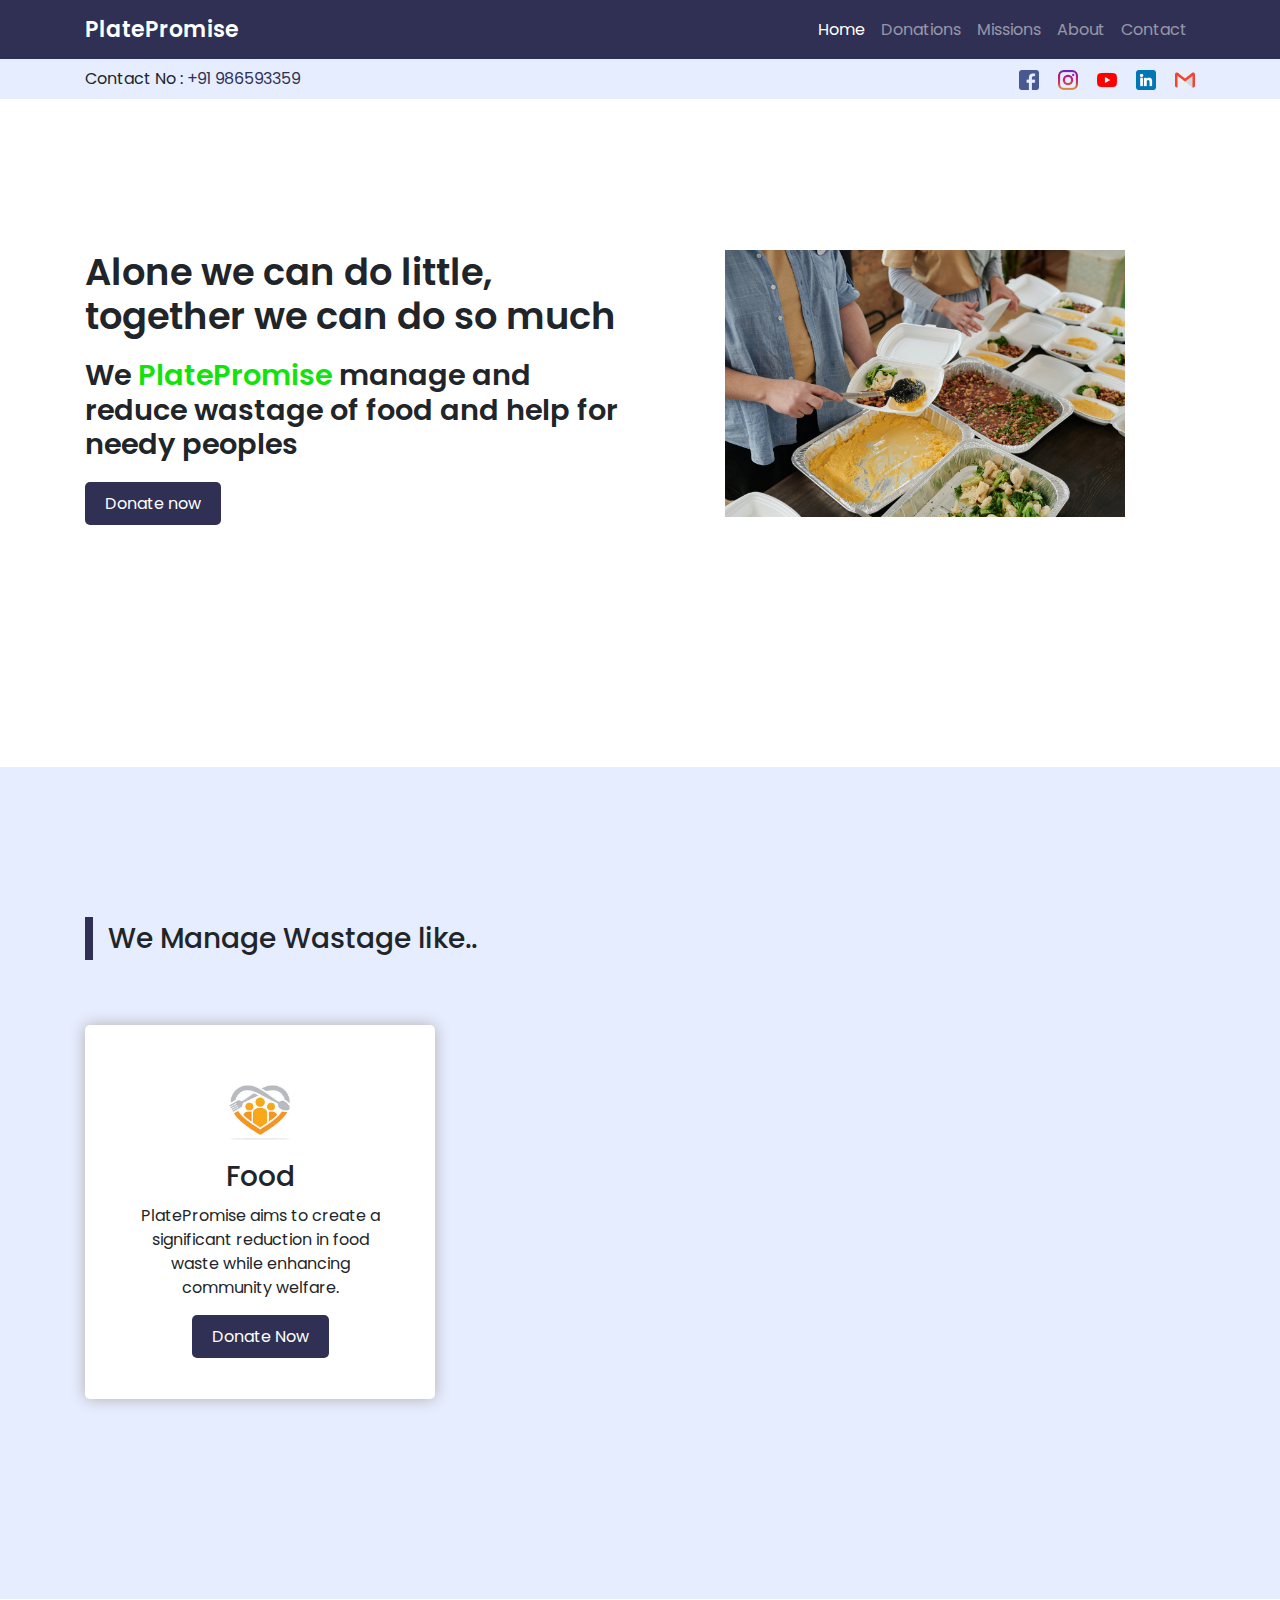
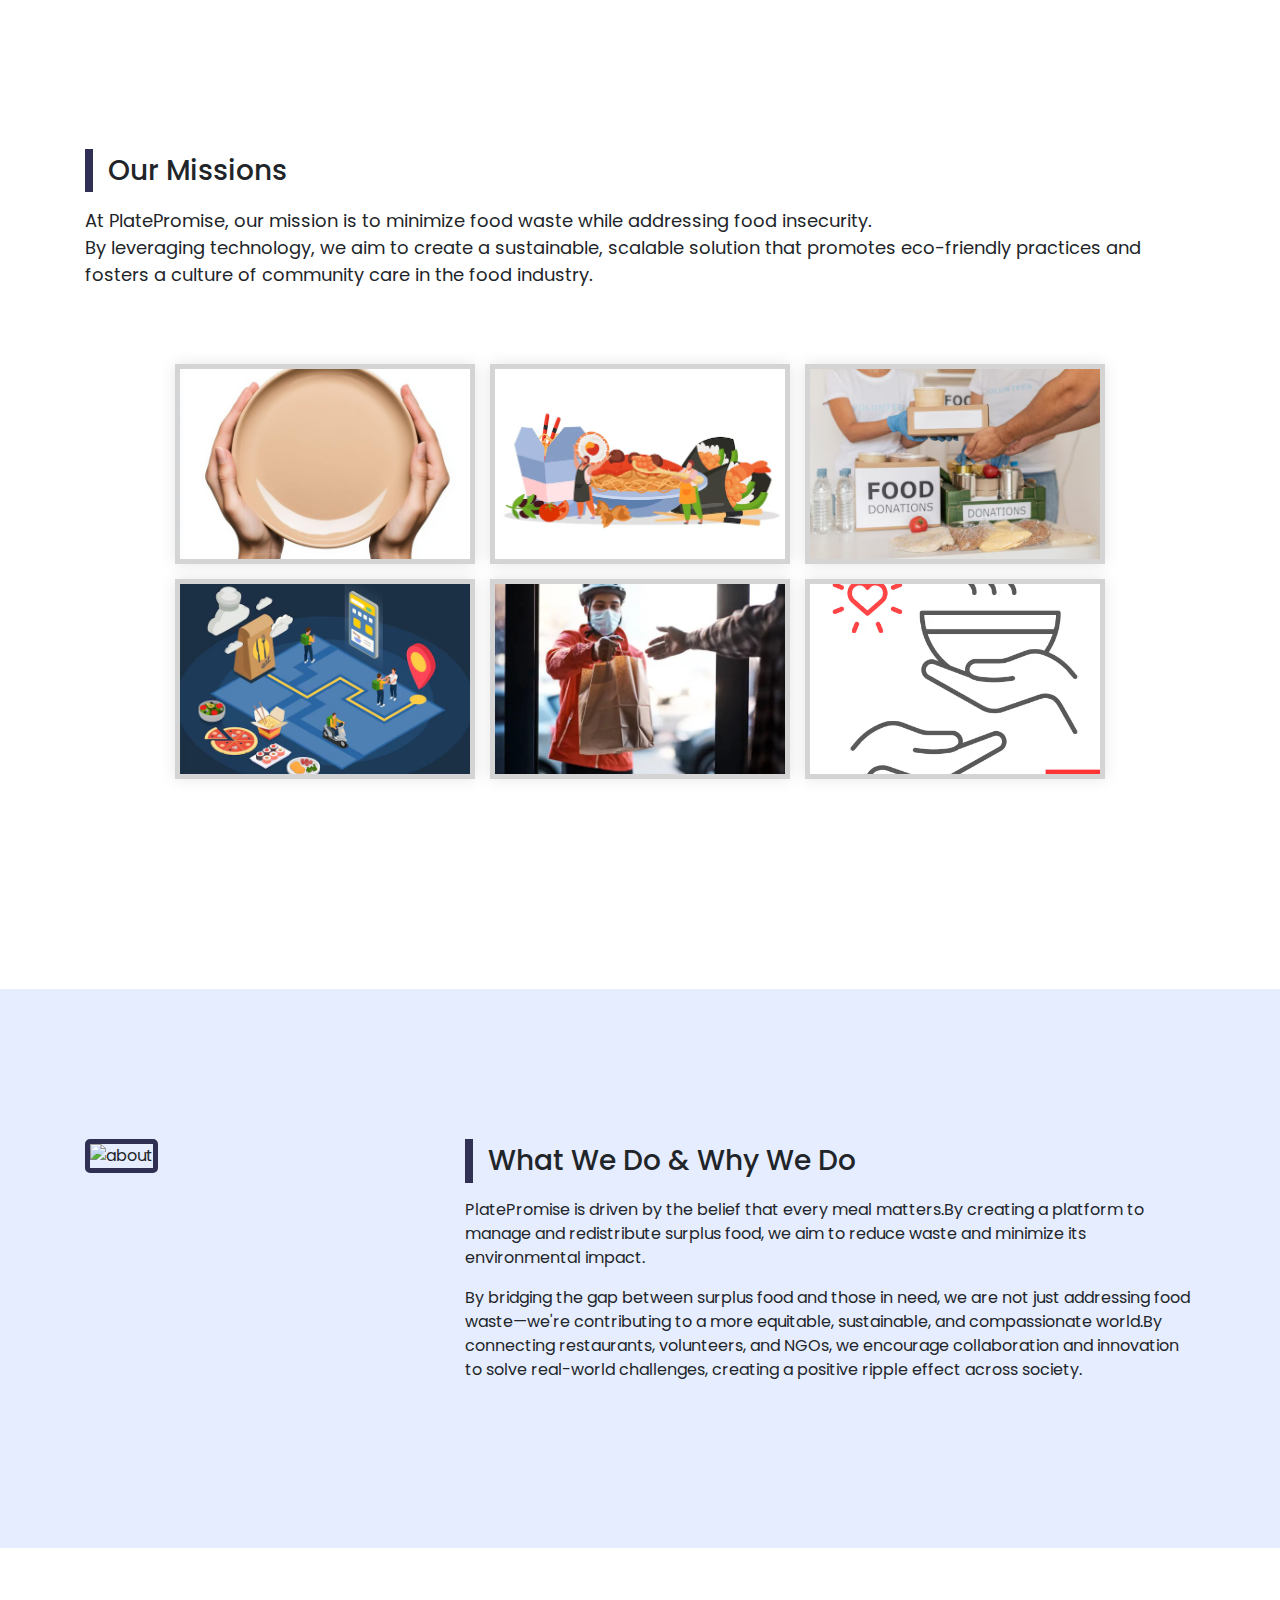
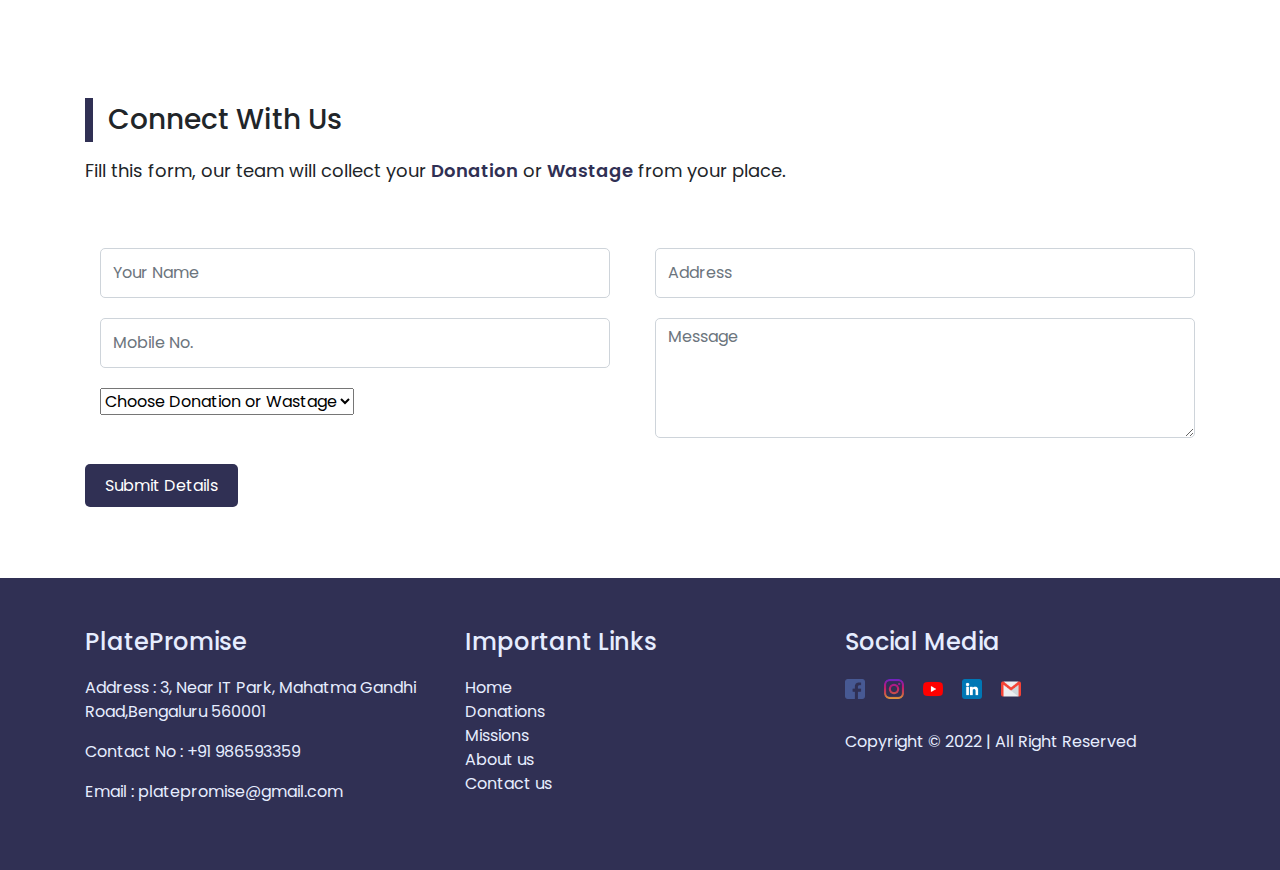
==== index.html @ cc0713ea "Add files via upload" ====
<!DOCTYPE html>
<html lang="en">
<head>
    <meta charset="UTF-8">
    <meta http-equiv="X-UA-Compatible" content="IE=edge">
    <meta name="viewport" content="width=device-width, initial-scale=1.0">
    <title>PlatePromise
    </title>
    <link rel="stylesheet" href="css/style.css">
    <link rel="stylesheet" href="css/responsive.css">
    <link rel="stylesheet" href="https://cdn.jsdelivr.net/npm/bootstrap@4.6.1/dist/css/bootstrap.min.css">
    <link rel="stylesheet" href="https://cdnjs.cloudflare.com/ajax/libs/font-awesome/4.7.0/css/font-awesome.min.css">
    <script src="https://cdn.jsdelivr.net/npm/jquery@3.5.1/dist/jquery.slim.min.js"></script>
    <script src="https://cdn.jsdelivr.net/npm/popper.js@1.16.1/dist/umd/popper.min.js"></script>
    <script src="https://cdn.jsdelivr.net/npm/bootstrap@4.6.1/dist/js/bootstrap.bundle.min.js"></script>
</head>

<body>
    <div class="fixed-top">

        <header>
            <div class="container">
                <nav class="navbar navbar-expand-lg navbar-dark">
                    <a class="navbar-brand" href="#home">PlatePromise</a>
                    <button class="navbar-toggler" type="button" data-toggle="collapse"
                        data-target="#navbarSupportedContent" aria-controls="navbarSupportedContent"
                        aria-expanded="false" aria-label="Toggle navigation">
                        <span class="navbar-toggler-icon"></span>
                    </button>

                    <div class="collapse navbar-collapse" id="navbarSupportedContent">
                        <ul class="navbar-nav ml-auto">
                            <li class="nav-item active">
                                <a class="nav-link" href="#home">Home <span class="sr-only">(current)</span></a>
                            </li>
                            <li class="nav-item">
                                <a class="nav-link" href="#donations">Donations</a>
                            </li>
                            <li class="nav-item">
                                <a class="nav-link" href="#mission-id">Missions</a>
                            </li>
                            <li class="nav-item">
                                <a class="nav-link" href="#about">About</a>
                            </li>
                            <li class="nav-item">
                                <a class="nav-link" href="#contact">Contact</a>
                            </li>
                        </ul>
                    </div>
                </nav>
            </div>
        </header>

        <div class="cont-sec">
            <div class="container">
                <div class="row">
                    <div class="col-lg-6">
                        <p>Contact No : <a href="tel: +91986593359">+91 986593359</a></p>
                    </div>
                    <div class="col-lg-6">
                        <div class="social">
                            <a href="#"><img src="img/icons/facebook.png" alt="facebook"></a>
                            <a href="#"><img src="img/icons/instagram.png" alt="inatagram"></a>
                            <a href="#"><img src="img/icons/youtube.png" alt="youtube"></a>
                            <a href="#"><img src="img/icons/linkedin.png" alt="linkedin"></a>
                            <a href="#"><img src="img/icons/gmail.png" alt="gnail"></a>
                        </div>
                    </div>
                </div>
            </div>
        </div>

    </div>
    <section class="home-sec" id="home">
        <div class="container">
            <div class="home-content">
                <div class="row">
                    <div class="col-lg-6 align-item-center">
                        <div class="home-info">
                            <h1>Alone we can do little, together we can do so much</h1>
                            <h2>We <span>PlatePromise</span> manage and reduce wastage of food and help for needy peoples</h2>
                            <div class="buttons">
                                <a href="#contact" class="btn1">Donate now</a>
                            </div>
                        </div>
                    </div>
                    <div class="col-lg-6 order-first order-lg-last">
                        <div class="img-sec">
                            <img src="img/miss/4.jpg" alt="home-image">
                        </div>
                    </div>
                </div>
            </div>
        </div>
    </section>

    <section class="don-sec" id="donation">
        <div class="container">
            <div class="heading">
                <h2>We Manage Wastage like..</h2>
            </div>
            <div class="row">
                <div class="col-lg-4">
                    <div class="don-box">
                        <img src="img/icons/don/images1.jpg" alt="img">
                        <h3>Food</h3>
                        <p>PlatePromise aims to create a significant reduction in food waste while enhancing community welfare.</p>
                        <a href="#contact" class="btn1">Donate Now</a>
                    </div>
                </div>
                </div>
            </div>
        </div>
    </section>

    <section class="mission" id="mission-id">
        <div class="container">
            <div class="heading">
                <h2>Our Missions</h2>
                <p>At PlatePromise, our mission is to minimize food waste while addressing food insecurity.<br> By leveraging technology, we aim to create a sustainable, scalable solution that promotes eco-friendly practices and fosters a culture of community care in the food industry.<br>
            </div>
            <div class="gallery-sec">
                <div class="container">
                    <div class="image-container">
                        <div class="image"><img src="img/miss/img2.jpg" alt="img"></div>
                        <div class="image"><img src="img/miss/img4.jpg" alt="img"></div>
                        <div class="image"><img src="img/miss/img1.jpg" alt="img"></div>
                        <div class="image"><img src="img/miss/img5.jpg" alt="img"></div>
                        <div class="image"><img src="img/miss/img3.jpg" alt="img"></div>
                        <div class="image"><img src="img/miss/img6.jpg" alt="img"></div>
                    </div>
                </div>
                <div class="pop-image">
                    <span>&times;</span>
                    <img src="img/icons/don/images1.jpg" alt="gallery-img">
                </div>
                </div>
            </div>
    </section>

    <section class="about-sec" id="about">
        <div class="container">
            <div class="row">
                <div class="col-lg-4 about-img">
                    <img src="img/image.jpg" alt="about">
                </div>
                <div class="col-lg-8 order-first order-lg-last">
                    <div class="heading">
                        <h2>What We Do & Why We Do</h2>
                    </div>
                    <p>PlatePromise is driven by the belief that every meal matters.By creating a platform to manage and redistribute surplus food, we aim to reduce waste and minimize its environmental impact.</p>
                    <p>By bridging the gap between surplus food and those in need, we are not just addressing food waste—we're contributing to a more equitable, sustainable, and compassionate world.By connecting restaurants, volunteers, and NGOs, we encourage collaboration and innovation to solve real-world challenges, creating a positive ripple effect across society.</p>
                </div>
            </div>
        </div>
    </section>

        <!-- Contact Section -->
        <section class="contact-section" id="contact">
            <div class="container">
                <div class="heading">
                    <h2>Connect With Us</h2>
                    <p>Fill this form, our team will collect your <span>Donation</span> or <span>Wastage</span> from your place.</p>
                </div>
                <div class="row">
                    <div class="col-lg-12 mt-5">
                        <form class="contact-form">
                            <div class="row">
                                <div class="col-lg-12">
                                    <div class="row">
                                        <div class="col-lg-6">
                                            <div class="col-lg-12">
                                                <div class="form-group">
                                                    <input type="text" class="form-control" placeholder="Your Name">
                                                </div>
                                            </div>
                                            <div class="col-lg-12">
                                                <div class="form-group">
                                                    <input type="text" class="form-control" placeholder="Mobile No.">
                                                </div>
                                            </div>
                                            <div class="col-lg-12">
                                                <div class="form-group">
                                                    <select name="donation" id="donation">
                                                        <option value="">Choose Donation or Wastage</option>
                                                        <option value="food">Food</option>
                                                    </select>
                                                </div>
                                            </div>
                                            
                                        </div>
                                        <div class="col-lg-6">
                                            <div class="form-group">
                                                <input type="text" class="form-control" placeholder="Address">
                                            </div>
                                            <div class="form-group">
                                                <textarea class="form-control" name="text" id="" cols="90" rows="1" placeholder="Message"></textarea>
                                            </div>
                                        </div>
                                        <div class="col-md-12 mt-3">
                                            <a href="#" class="btn1 mt-5">Submit Details</a>
                                        </div>
                                    </div>
                                </div>
                            </div>
                        </form>
                    </div>
                </div>
            </div>
        </section>

    <footer>
        <div class="container">
            <div class="row">

                <div class="col-lg-4">
                    <div class="col-one">
                        <h4>PlatePromise</h4>
                        <p>Address : 3, Near IT Park, Mahatma Gandhi Road,Bengaluru 560001 </p>
                        <p>Contact No : <a href="tel: +91 986593359">+91 986593359</a></p>
                        <p>Email : <a href="mailto:platepromise@gmail.com">platepromise@gmail.com</a></p>
                    </div>
                </div>
                <div class="col-lg-4">
                    <div class="col-two">
                        <h4>Important Links</h4>
                        <ul>
                            <li><a href="#home">Home</a></li>
                            <li><a href="#donation">Donations</a></li>
                            <li><a href="#mission-id">Missions</a></li>
                            <li><a href="#about">About us</a></li>
                            <li><a href="#contact">Contact us</a></li>
                        </ul>
                    </div>
                </div>
                <div class="col-lg-4">
                    <div class="col-one">
                        <h4>Social Media</h4>
                        <div class="social">
                            <a href="#"><img src="img/icons/facebook.png" alt="facebook"></a>
                            <a href="#"><img src="img/icons/instagram.png" alt="inatagram"></a>
                            <a href="#"><img src="img/icons/youtube.png" alt="youtube"></a>
                            <a href="#"><img src="img/icons/linkedin.png" alt="linkedin"></a>
                            <a href="#"><img src="img/icons/gmail.png" alt="gnail"></a>
                        </div>
                        <p>Copyright &copy; 2022 | All Right Reserved</p>
                    </div>
                </div>
            </div>
        </div>
    </footer>

    <script src="js/script.js"></script>
</body>

</html>
---- css/style.css ----
@import url('https://fonts.googleapis.com/css2?family=Poppins:wght@100;200;300;400;500;600;700&display=swap');

*{
    margin: 0;
    padding: 0;
    box-sizing: border-box;
    font-family: 'Poppins', sans-serif;
    scroll-behavior: smooth;
}

body{
    margin: 0;
}

/* Heading */
.heading h2{
    font-size: 28px;
    font-weight: 500;
    border-left: 8px solid #303054;
    padding: 5px 15px;
    margin-bottom: 15px;
}
.heading p{
    font-size: 18px;
}
.heading p span{
    font-weight: 600;
    color: #303054;
}

/* Buttons */
.btn1{
    font-size: 1rem;
    font-weight: 400;
    background-color: #303054;
    color: #fff;
    padding: 10px 20px;
    border-radius: 5px;
    text-decoration: none !important;
    transition: all 0.5s;
}
.btn1:hover{
    background-color: #e6edff;
    color: #303054;
}

/* Header */
header{
    background-color: #303054;
    width: 100%;
    
}

header .navbar-brand{
    font-size: 22px;
    font-weight: 600;
    color: #fff;
}

nav{
    padding: 8px 0px !important;
}

.cont-sec{
    padding: 8px;
    background-color: #e6edff;
    width: 100%;
}

.cont-sec .contact-cont{
    display: flex;
    flex-wrap: wrap;
}
.cont-sec p{
    margin: 0;
}

.cont-sec p a{
    text-decoration: none;
    color: #303054;
}

.cont-sec .social{
    text-align: right
}

.cont-sec .social a img{
    width: 20px;
    margin-left: 15px;
}

.home-sec{
    /* height: 100vh; */
    padding: 100px 0;
}

.home-sec .home-content {
    align-items: center;
}

.home-sec .home-content h1{
    font-size: 2.3rem;
    font-weight: 600;
    margin-bottom: 20px;

} 
.home-sec .home-content h2 span{
    color: #14e20d;
}

.home-sec .home-content h2{
    font-size: 1.8rem;
    font-weight: 600;
    margin-bottom: 30px;
}
.home-sec .home-content p{
    font-size: 1.3rem;
    margin-bottom: 30px;
}

.home-sec .img-sec{
    display: flex;
    justify-content: center;
}

.home-sec .img-sec img{
    width: 400px;
}

.home-sec .home-content{
    align-items: center;
    padding: 150px 0;
}

/* About section */
.about-sec{
    padding: 150px 0;
    background-color: #e6edff;
}

.about-sec img{
    width: 350px;
    border: 5px solid #303054;
    border-radius: 5px;
}

.about-sec .about-txt p{
    font-size: 18px;
}

/* Donation Section */
.don-sec{
    background-color: #e6edff;
    padding: 150px 0;
}

.don-sec .don-box{
    margin: 50px 0;
    background-color: #fff;
    padding: 50px;
    text-align: center;
    border-radius: 5px;
    box-shadow: 0 0 15px #b4afaf;
    transition: all 1s;
}

.don-sec .don-box img{
    width: 70px;
    transition: all 1s;
}

.don-sec .don-box h3{
    margin: 15px 0 10px;
}

.don-sec .don-box p{
    margin-bottom: 25px;
}

.don-sec .don-box:hover img{
    transform: scale(1.1);
}

/* Missions */
.mission{
    padding: 150px 0;
}


.gallery-sec{
	position: relative;
	padding: 50px 0;
}

.gallery-sec .image-container{
	display: flex;
	flex-wrap: wrap;
	gap: 15px;
	justify-content: center;
	padding: 10px;
}

.gallery-sec .image-container .image{
	height: 200px;
	width: 300px;
	box-shadow: 0 0 15px rgba(0, 0, 0, 0.1);
	cursor: pointer;
	overflow: hidden;
}

.gallery-sec .image-container .image img{
	height: 100%;
	width: 100%;
	border: 5px solid #d4d4d4;
	object-fit: cover;
	transition: 0.2s linear;
}

.gallery-sec .image-container .image:hover img{
	transform: scale(1.1);
}

.gallery-sec .pop-image{
	position: fixed;
	left: 0;
	top: 0;
	background: rgba(0, 0, 0, 0.8);
	height: 100%;
	width: 100%;
	z-index: 100;
	display: none;
}

.gallery-sec .pop-image span{
	position: absolute;
	top: 120px;
	right: 50px;
	font-size: 60px;
	font-weight: bolder;
	color: #ffffff;
	cursor: pointer;
	z-index: 100;
}

.gallery-sec .pop-image img{
	position: absolute;
	top: 55%;
	left: 50%;
	transform: translate(-50%, -50%);
	border: 3px solid #ffffff;
	width: 750px;
	object-fit: cover;
}

/* Conatact Us */
.contact-section {
    padding: 150px 0 80px;
}

.contact-section .contact-form .form-group {
    margin-bottom: 20px;
}

.contact-section .contact-form .form-control {
    height: 50px;
    border-radius: 5px;
}

.contact-section .contact-form textarea.form-control {
    height: 120px;
    margin-bottom: 10px;
}

.contact-section .contact-form .form-control:focus {
    box-shadow: none;
}




/* Footer */
footer{
    background-color: #303054;
    color: #e6edff;
    padding: 50px 0;
}
footer h4{
    margin-bottom: 20px;
}
footer p a{
    text-decoration: none;
    color: #e6edff;
}
footer p a:hover{
    text-decoration: none;
    color: #e6edff;
}


footer .col-two ul li{
    list-style: none;
}

footer .col-two ul li a{
    color: #e6edff;
    text-decoration: none;
    transition: all 0.5s;
}
footer .col-two ul li a:hover{
    margin-left: 5px;
}
footer .social{
    margin-bottom: 30px;
}
footer .social a img{
    width: 20px;
    margin-right: 15px;
}

/* Scroll Bar */

::-webkit-scrollbar{
    width: 5px;
}

::-webkit-scrollbar-track{
    border: 7px solid transparent;
}

::-webkit-scrollbar-thumb{
    background: #303054;
}
---- css/responsive.css ----
@media(max-width: 991px){
    .home-sec .home-content {
        padding: 70px 0;
    }
    .cont-sec p,
    .cont-sec .social {
        text-align: center;
    }
    .home-sec .img-sec img {
        margin-bottom: 50px;
    }   
    .about-sec .about-img {
        display: flex;
        justify-content: center;
    }
    .about-sec .about-img img{
        margin-top: 50px;
    }
    .contact-sec .col-lg-12{
        padding: 0;
    }
    .contact-form textarea.form-control {
        width: 96%;
        margin-left: 15px;
    }
    .gallery-sec .pop-image img {
        top: 60%;
        left: 50%;
        width: 500px;
    }
}
@media(max-width: 611px){
    .about-sec .about-img img{
        width: 300px;
    }
    .contact-section .contact-form textarea.form-control {
        width: 94%;
    }
}


@media(max-width: 551px){

header .navbar-brand{
    font-size: 18px;
}
.gallery-sec .pop-image img {
    top: 50%;
}
.gallery-sec .pop-image img {
    width: 300px;
}
}
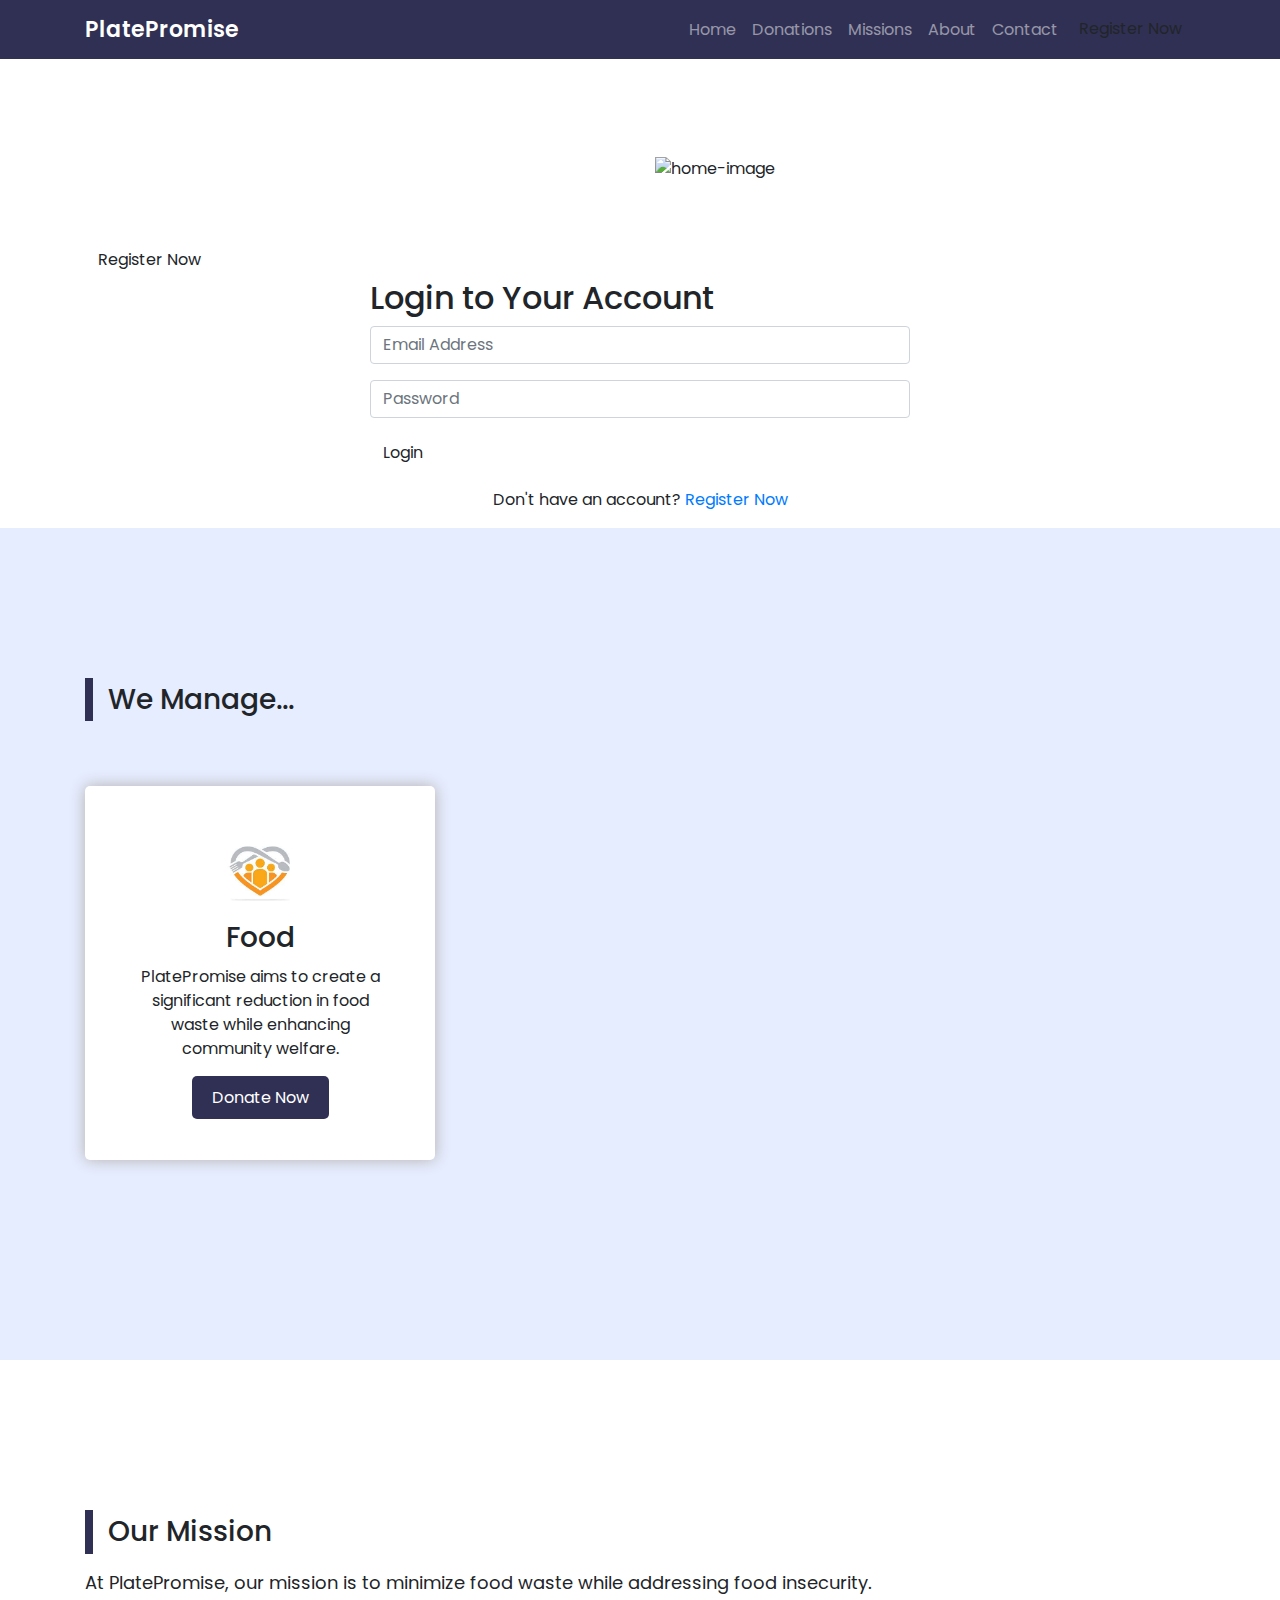
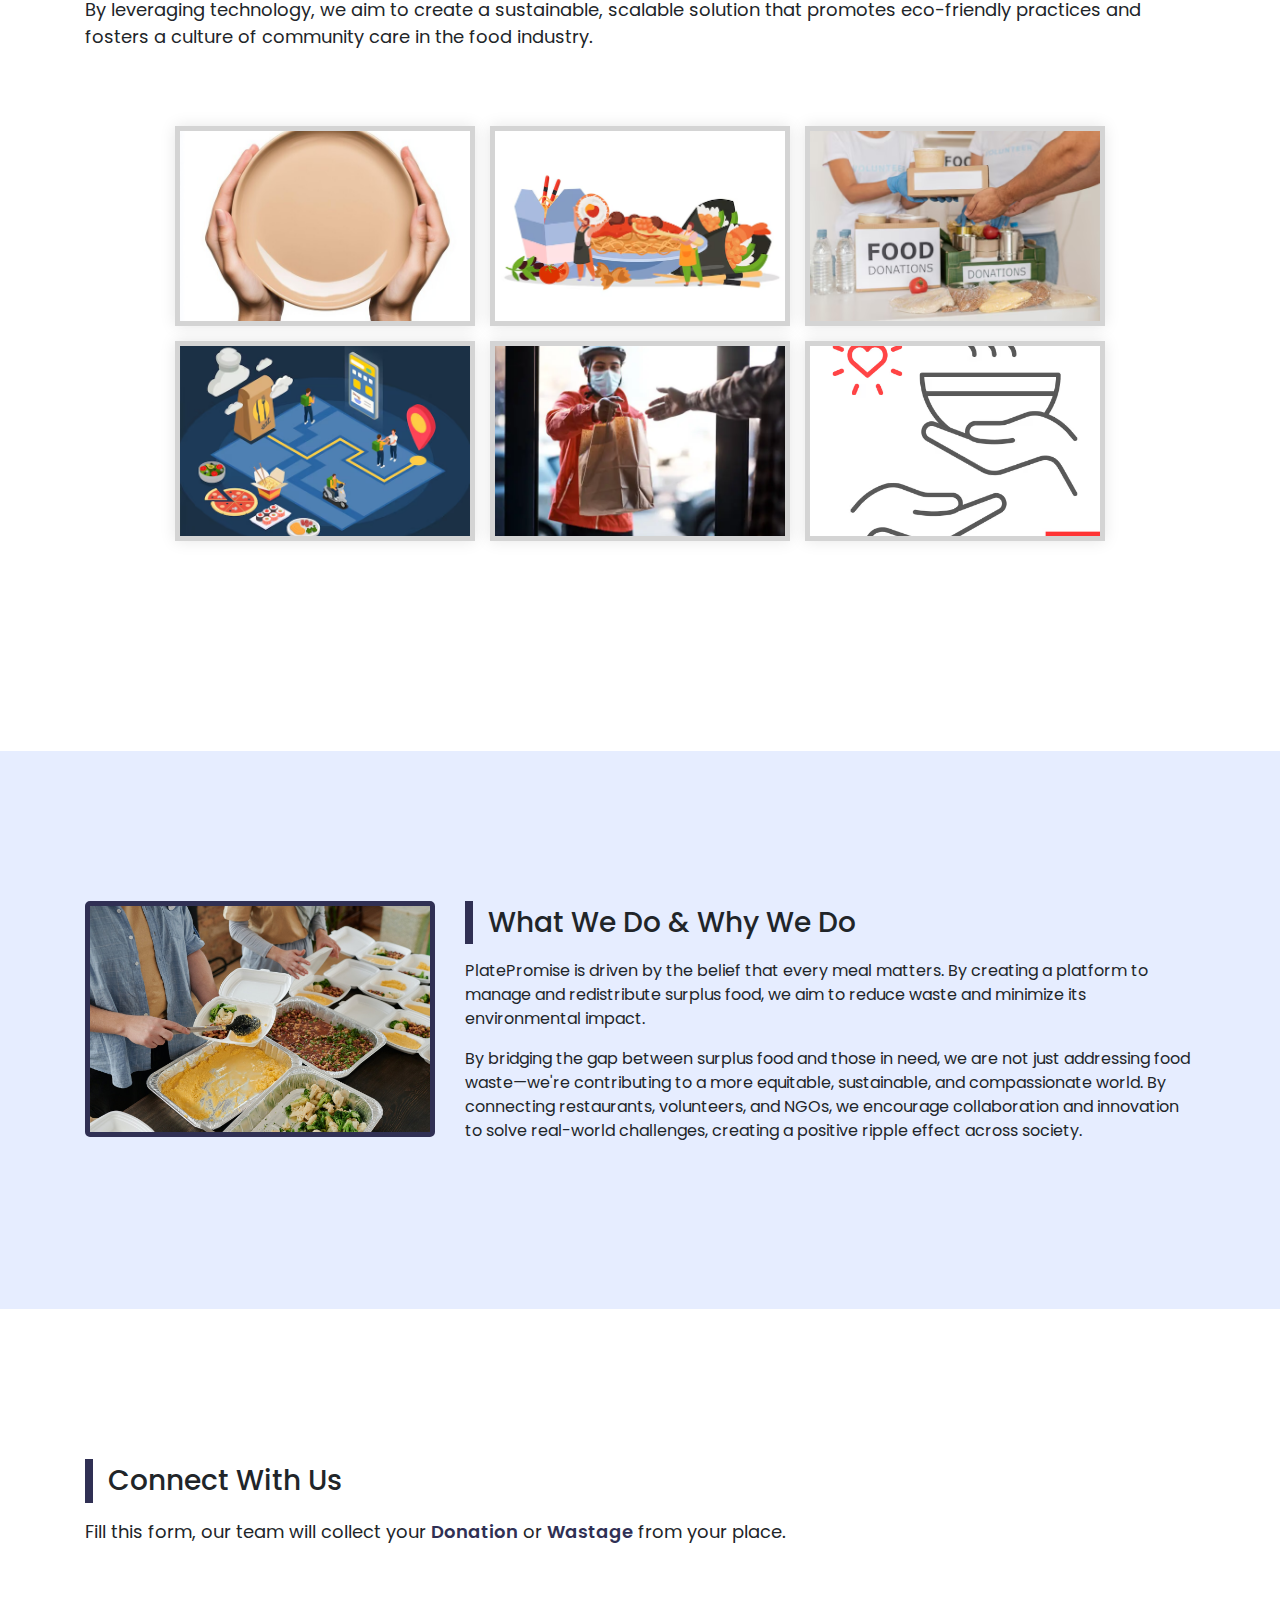
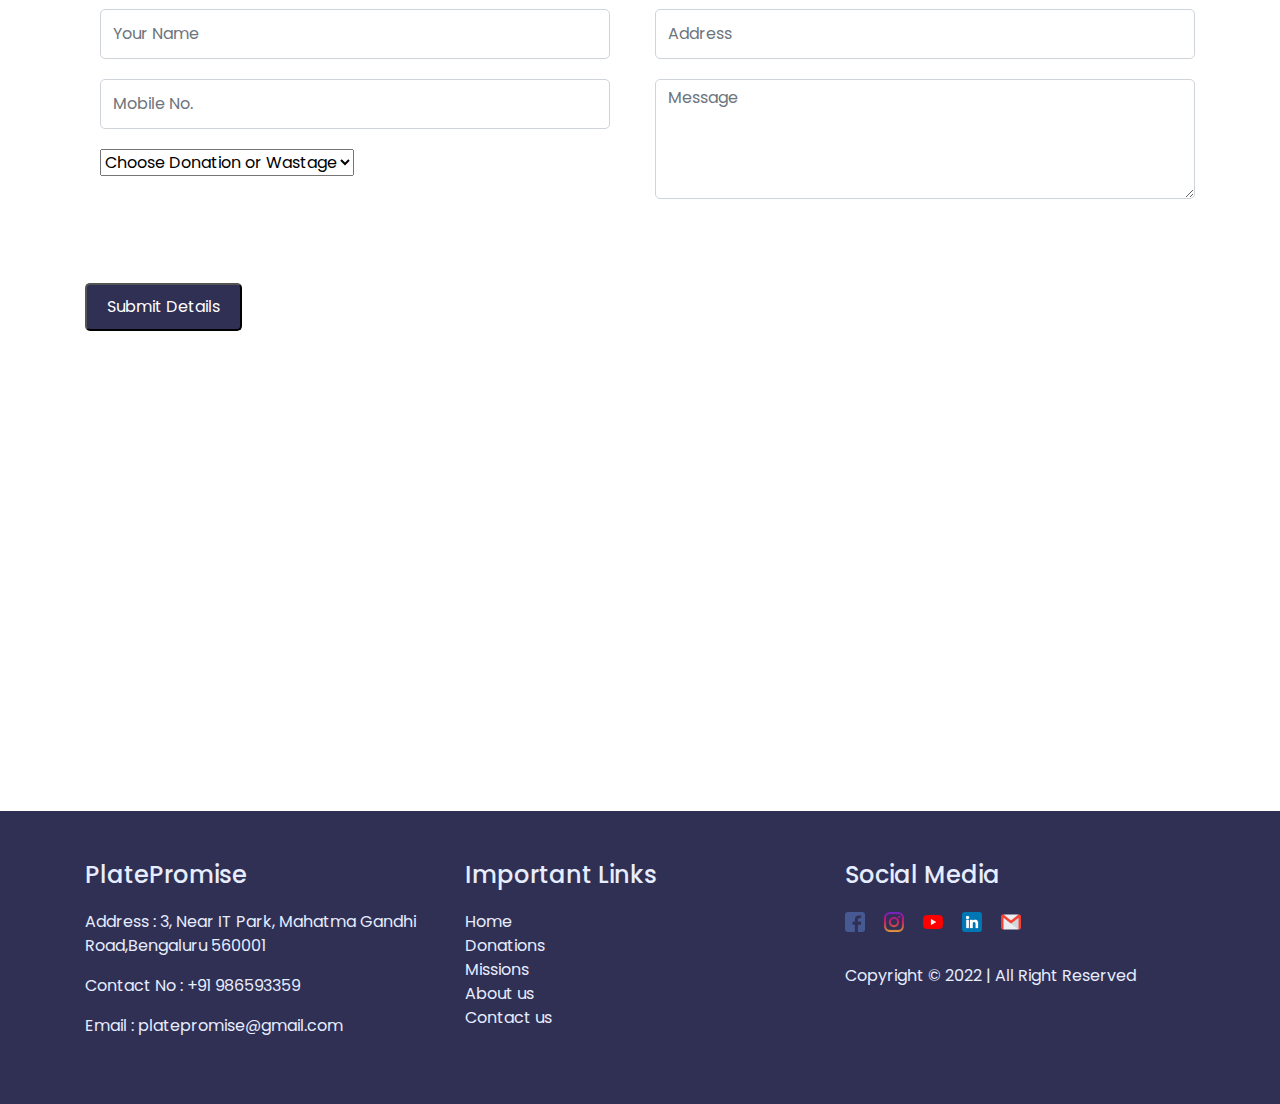
==== commit e26ec26b: "Update index.html" ====
--- a/index.html
+++ b/index.html
@@ -1,103 +1,95 @@
 <!DOCTYPE html>
 <html lang="en">
-<head>
-    <meta charset="UTF-8">
-    <meta http-equiv="X-UA-Compatible" content="IE=edge">
-    <meta name="viewport" content="width=device-width, initial-scale=1.0">
-    <title>PlatePromise
-    </title>
-    <link rel="stylesheet" href="css/style.css">
-    <link rel="stylesheet" href="css/responsive.css">
-    <link rel="stylesheet" href="https://cdn.jsdelivr.net/npm/bootstrap@4.6.1/dist/css/bootstrap.min.css">
-    <link rel="stylesheet" href="https://cdnjs.cloudflare.com/ajax/libs/font-awesome/4.7.0/css/font-awesome.min.css">
-    <script src="https://cdn.jsdelivr.net/npm/jquery@3.5.1/dist/jquery.slim.min.js"></script>
-    <script src="https://cdn.jsdelivr.net/npm/popper.js@1.16.1/dist/umd/popper.min.js"></script>
-    <script src="https://cdn.jsdelivr.net/npm/bootstrap@4.6.1/dist/js/bootstrap.bundle.min.js"></script>
-</head>
-
-<body>
-    <div class="fixed-top">
-
-        <header>
+    <head>
+        <meta charset="UTF-8">
+        <meta name="viewport" content="width=device-width, initial-scale=1.0">
+        <title>PlatePromise</title>
+        <link rel="icon" href="Screenshot 2024-11-23 154406.png" type="image/x-icon" />
+        <link rel="stylesheet" href="https://cdn.jsdelivr.net/npm/bootstrap@4.6.1/dist/css/bootstrap.min.css">
+        <link rel="stylesheet" href="https://cdnjs.cloudflare.com/ajax/libs/font-awesome/4.7.0/css/font-awesome.min.css">
+        <link rel="stylesheet" href="css/style.css">
+        <script src="https://cdn.jsdelivr.net/npm/jquery@3.5.1/dist/jquery.slim.min.js"></script>
+        <script src="https://cdn.jsdelivr.net/npm/popper.js@1.16.1/dist/umd/popper.min.js"></script>
+        <script src="https://cdn.jsdelivr.net/npm/bootstrap@4.6.1/dist/js/bootstrap.bundle.min.js"></script>
+    </head>
+    
+    <body>
+ 
+        <!-- Header Section -->
+        <header class="header">
             <div class="container">
                 <nav class="navbar navbar-expand-lg navbar-dark">
                     <a class="navbar-brand" href="#home">PlatePromise</a>
-                    <button class="navbar-toggler" type="button" data-toggle="collapse"
-                        data-target="#navbarSupportedContent" aria-controls="navbarSupportedContent"
-                        aria-expanded="false" aria-label="Toggle navigation">
+                    <button class="navbar-toggler" type="button" data-toggle="collapse" data-target="#navbarNav">
                         <span class="navbar-toggler-icon"></span>
                     </button>
-
-                    <div class="collapse navbar-collapse" id="navbarSupportedContent">
+                    <div class="collapse navbar-collapse" id="navbarNav">
                         <ul class="navbar-nav ml-auto">
-                            <li class="nav-item active">
-                                <a class="nav-link" href="#home">Home <span class="sr-only">(current)</span></a>
-                            </li>
-                            <li class="nav-item">
-                                <a class="nav-link" href="#donations">Donations</a>
-                            </li>
-                            <li class="nav-item">
-                                <a class="nav-link" href="#mission-id">Missions</a>
-                            </li>
-                            <li class="nav-item">
-                                <a class="nav-link" href="#about">About</a>
-                            </li>
-                            <li class="nav-item">
-                                <a class="nav-link" href="#contact">Contact</a>
-                            </li>
+                            <li class="nav-item"><a class="nav-link" href="#home">Home</a></li>
+                            <li class="nav-item"><a class="nav-link" href="#donations">Donations</a></li>
+                            <li class="nav-item"><a class="nav-link" href="#missions">Missions</a></li>
+                            <li class="nav-item"><a class="nav-link" href="#about">About</a></li>
+                            <li class="nav-item"><a class="nav-link" href="#contact">Contact</a></li>
+                            <!-- Register link -->
+                            <li class="nav-item"><a href="register.html" class="btn btn-custom">Register Now</a></li>
                         </ul>
                     </div>
                 </nav>
+                
             </div>
         </header>
-
-        <div class="cont-sec">
-            <div class="container">
-                <div class="row">
-                    <div class="col-lg-6">
-                        <p>Contact No : <a href="tel: +91986593359">+91 986593359</a></p>
-                    </div>
-                    <div class="col-lg-6">
-                        <div class="social">
-                            <a href="#"><img src="img/icons/facebook.png" alt="facebook"></a>
-                            <a href="#"><img src="img/icons/instagram.png" alt="inatagram"></a>
-                            <a href="#"><img src="img/icons/youtube.png" alt="youtube"></a>
-                            <a href="#"><img src="img/icons/linkedin.png" alt="linkedin"></a>
-                            <a href="#"><img src="img/icons/gmail.png" alt="gnail"></a>
-                        </div>
-                    </div>
-                </div>
-            </div>
-        </div>
-
+    
+        
+<!-- Home Section -->
+<section class="home-section" id="home">
+    <div class="container">
+        <div class="row align-items-center">
+            <div class="col-lg-6 text-white">
+                <h1 class="display-4">Together, We Can Make A Difference</h1>
+                <p>Minimizing food waste and helping those in need.</p>
+                <a href="register.html" class="btn btn-custom">Register Now</a>
+            </div>
+            <div class="col-lg-6 order-first order-lg-last">
+                <div class="img-sec">
+                    <img src="img/back.jpg" alt="home-image" class="img-fluid">
+                </div>
+            </div>
+        </div>
     </div>
-    <section class="home-sec" id="home">
-        <div class="container">
-            <div class="home-content">
-                <div class="row">
-                    <div class="col-lg-6 align-item-center">
-                        <div class="home-info">
-                            <h1>Alone we can do little, together we can do so much</h1>
-                            <h2>We <span>PlatePromise</span> manage and reduce wastage of food and help for needy peoples</h2>
-                            <div class="buttons">
-                                <a href="#contact" class="btn1">Donate now</a>
-                            </div>
-                        </div>
-                    </div>
-                    <div class="col-lg-6 order-first order-lg-last">
-                        <div class="img-sec">
-                            <img src="img/miss/4.jpg" alt="home-image">
-                        </div>
-                    </div>
-                </div>
-            </div>
-        </div>
-    </section>
+</section>
+
+<!-- Login Section -->
+<section class="login-section" id="login">
+    <div class="container">
+        <div class="row">
+            <div class="col-lg-6 offset-lg-3">
+                <div class="login-form">
+                    <h2>Login to Your Account</h2>
+                    <form>
+                        <div class="form-group">
+                            <input type="email" class="form-control" placeholder="Email Address" required>
+                        </div>
+                        <div class="form-group">
+                            <input type="password" class="form-control" placeholder="Password" required>
+                        </div>
+                        <div class="form-group">
+                            <button type="submit" class="btn btn-custom">Login</button>
+                        </div>
+                    </form>
+                    <p class="text-center">Don't have an account? <a href="register.html">Register Now</a></p>
+                </div>
+            </div>
+        </div>
+    </div>
+</section>
+
+        
+
 
     <section class="don-sec" id="donation">
         <div class="container">
             <div class="heading">
-                <h2>We Manage Wastage like..</h2>
+                <h2>We Manage...</h2>
             </div>
             <div class="row">
                 <div class="col-lg-4">
@@ -116,25 +108,23 @@
     <section class="mission" id="mission-id">
         <div class="container">
             <div class="heading">
-                <h2>Our Missions</h2>
+                <h2>Our Mission</h2>
                 <p>At PlatePromise, our mission is to minimize food waste while addressing food insecurity.<br> By leveraging technology, we aim to create a sustainable, scalable solution that promotes eco-friendly practices and fosters a culture of community care in the food industry.<br>
             </div>
             <div class="gallery-sec">
                 <div class="container">
-                    <div class="image-container">
-                        <div class="image"><img src="img/miss/img2.jpg" alt="img"></div>
-                        <div class="image"><img src="img/miss/img4.jpg" alt="img"></div>
-                        <div class="image"><img src="img/miss/img1.jpg" alt="img"></div>
-                        <div class="image"><img src="img/miss/img5.jpg" alt="img"></div>
-                        <div class="image"><img src="img/miss/img3.jpg" alt="img"></div>
-                        <div class="image"><img src="img/miss/img6.jpg" alt="img"></div>
-                    </div>
-                </div>
-                <div class="pop-image">
-                    <span>&times;</span>
-                    <img src="img/icons/don/images1.jpg" alt="gallery-img">
-                </div>
-                </div>
+                  <div class="image-container">
+                    <div class="image"><img src="img/miss/img2.jpg" alt="Mission 1"></div>
+                    <div class="image"><img src="img/miss/img4.jpg" alt="Mission 2"></div>
+                    <div class="image"><img src="img/miss/img1.jpg" alt="Mission 3"></div>
+                    <div class="image"><img src="img/miss/img5.jpg" alt="Mission 4"></div>
+                    <div class="image"><img src="img/miss/img3.jpg" alt="Mission 5"></div>
+                    <div class="image"><img src="img/miss/img6.jpg" alt="Mission 6"></div>
+                  </div>
+                </div>
+              </div>
+              
+               
             </div>
     </section>
 
@@ -142,19 +132,20 @@
         <div class="container">
             <div class="row">
                 <div class="col-lg-4 about-img">
-                    <img src="img/image.jpg" alt="about">
+                    <!-- Adjust the image size using class or inline style -->
+                    <img src="img\miss\4.jpg" alt="about" class="img-fluid about-img-size">
                 </div>
                 <div class="col-lg-8 order-first order-lg-last">
                     <div class="heading">
                         <h2>What We Do & Why We Do</h2>
                     </div>
-                    <p>PlatePromise is driven by the belief that every meal matters.By creating a platform to manage and redistribute surplus food, we aim to reduce waste and minimize its environmental impact.</p>
-                    <p>By bridging the gap between surplus food and those in need, we are not just addressing food waste—we're contributing to a more equitable, sustainable, and compassionate world.By connecting restaurants, volunteers, and NGOs, we encourage collaboration and innovation to solve real-world challenges, creating a positive ripple effect across society.</p>
+                    <p>PlatePromise is driven by the belief that every meal matters. By creating a platform to manage and redistribute surplus food, we aim to reduce waste and minimize its environmental impact.</p>
+                    <p>By bridging the gap between surplus food and those in need, we are not just addressing food waste—we're contributing to a more equitable, sustainable, and compassionate world. By connecting restaurants, volunteers, and NGOs, we encourage collaboration and innovation to solve real-world challenges, creating a positive ripple effect across society.</p>
                 </div>
             </div>
         </div>
     </section>
-
+    
         <!-- Contact Section -->
         <section class="contact-section" id="contact">
             <div class="container">
@@ -164,41 +155,41 @@
                 </div>
                 <div class="row">
                     <div class="col-lg-12 mt-5">
-                        <form class="contact-form">
+                        <!-- Form submits to submit_form.php -->
+                        <form class="contact-form" method="POST" action="submit_form.php">
                             <div class="row">
                                 <div class="col-lg-12">
                                     <div class="row">
                                         <div class="col-lg-6">
                                             <div class="col-lg-12">
                                                 <div class="form-group">
-                                                    <input type="text" class="form-control" placeholder="Your Name">
+                                                    <input type="text" class="form-control" name="name" placeholder="Your Name" required>
                                                 </div>
                                             </div>
                                             <div class="col-lg-12">
                                                 <div class="form-group">
-                                                    <input type="text" class="form-control" placeholder="Mobile No.">
+                                                    <input type="text" class="form-control" name="mobile" placeholder="Mobile No." required>
                                                 </div>
                                             </div>
                                             <div class="col-lg-12">
                                                 <div class="form-group">
-                                                    <select name="donation" id="donation">
+                                                    <select name="donation" id="donation" required>
                                                         <option value="">Choose Donation or Wastage</option>
                                                         <option value="food">Food</option>
                                                     </select>
                                                 </div>
                                             </div>
-                                            
                                         </div>
                                         <div class="col-lg-6">
                                             <div class="form-group">
-                                                <input type="text" class="form-control" placeholder="Address">
+                                                <input type="text" class="form-control" name="address" placeholder="Address" required>
                                             </div>
                                             <div class="form-group">
-                                                <textarea class="form-control" name="text" id="" cols="90" rows="1" placeholder="Message"></textarea>
+                                                <textarea class="form-control" name="message" cols="90" rows="1" placeholder="Message" required></textarea>
                                             </div>
                                         </div>
                                         <div class="col-md-12 mt-3">
-                                            <a href="#" class="btn1 mt-5">Submit Details</a>
+                                            <button type="submit" class="btn1 mt-5">Submit Details</button>
                                         </div>
                                     </div>
                                 </div>
@@ -208,6 +199,21 @@
                 </div>
             </div>
         </section>
+        
+        <div id="googleMap" style="width:100%;height:400px;"></div>
+
+<script>
+function myMap() {
+  var mapProp = {
+    center: new google.maps.LatLng(12.9716, 77.5946), // Bangalore coordinates
+    zoom: 10, // Adjusted zoom for city-level view
+  };
+  var map = new google.maps.Map(document.getElementById("googleMap"), mapProp);
+}
+</script>
+
+<script src="https://maps.gomaps.pro/maps/api/js?key=AlzaSybemZVWvSFSAGOPqUqt-Fwotu6MwlvvvZp&callback=myMap"></script>
+
 
     <footer>
         <div class="container">
@@ -253,4 +259,4 @@
     <script src="js/script.js"></script>
 </body>
 
-</html>+</html>
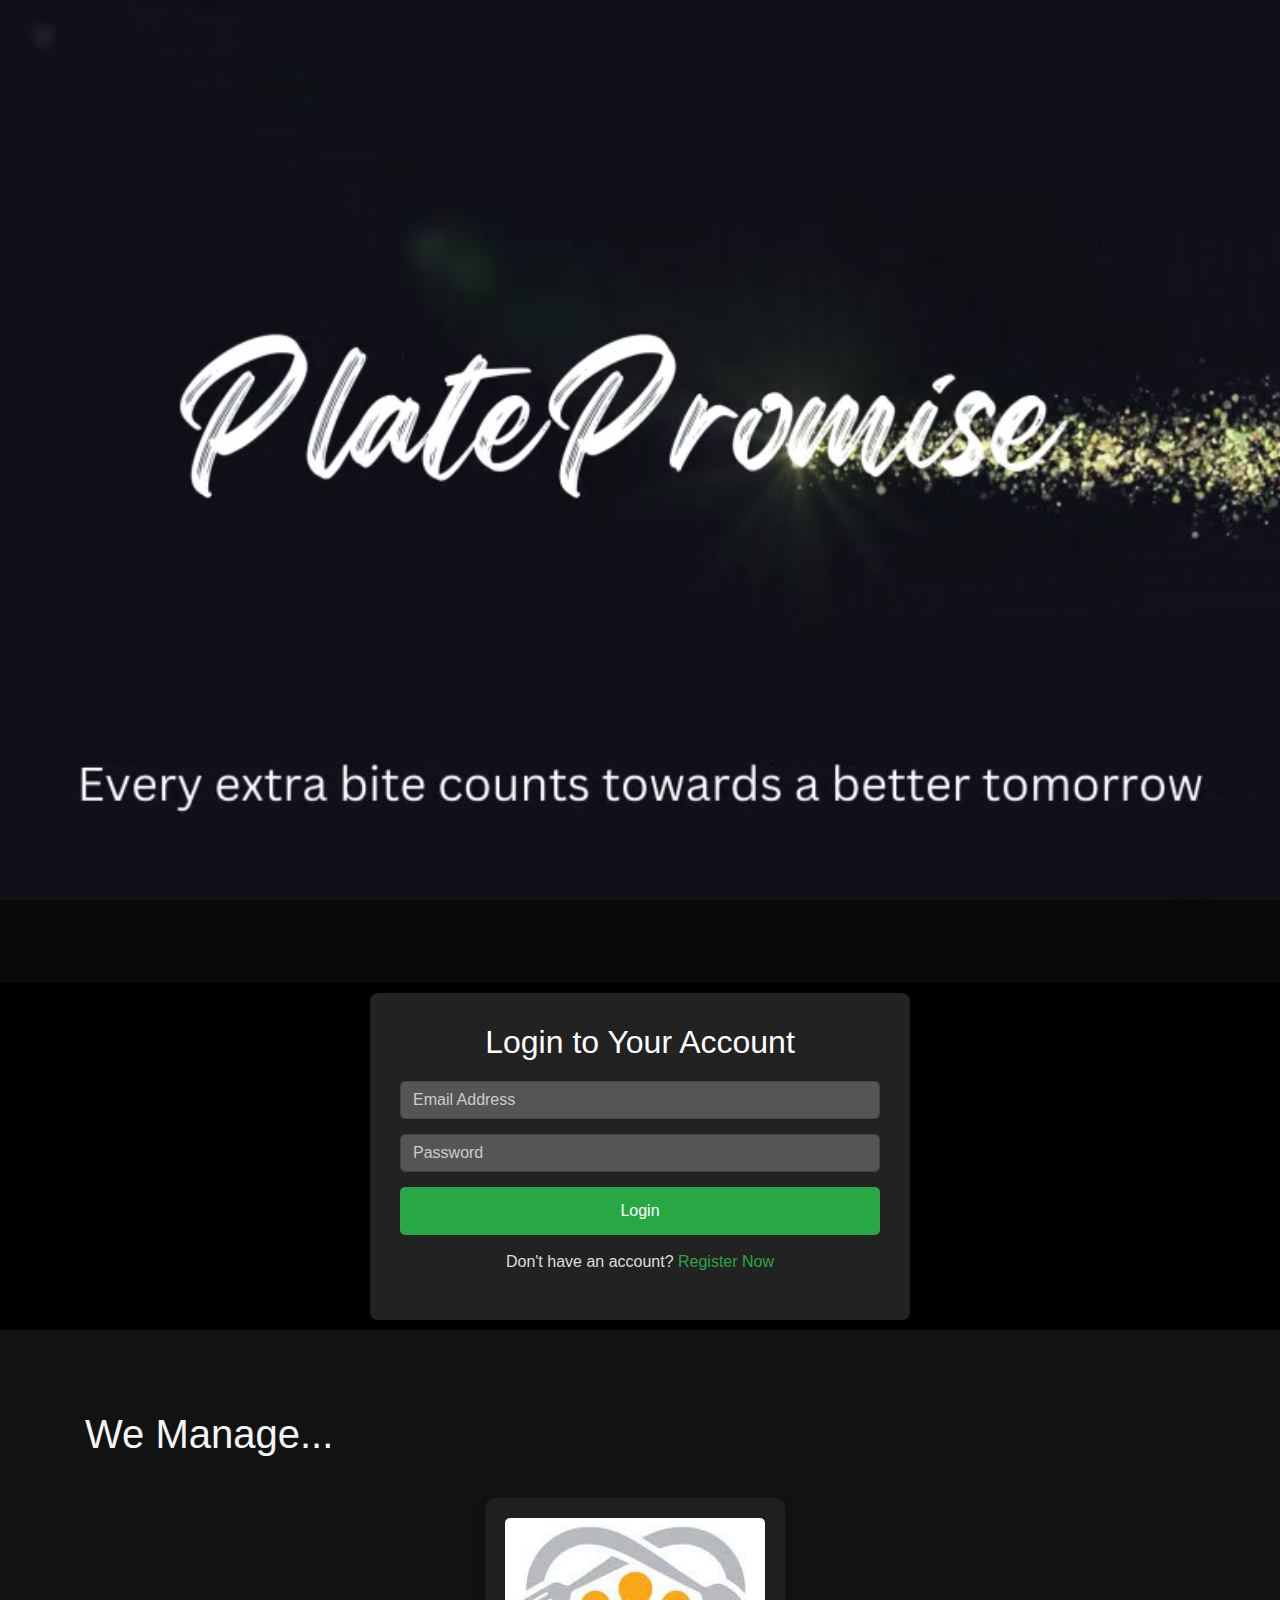
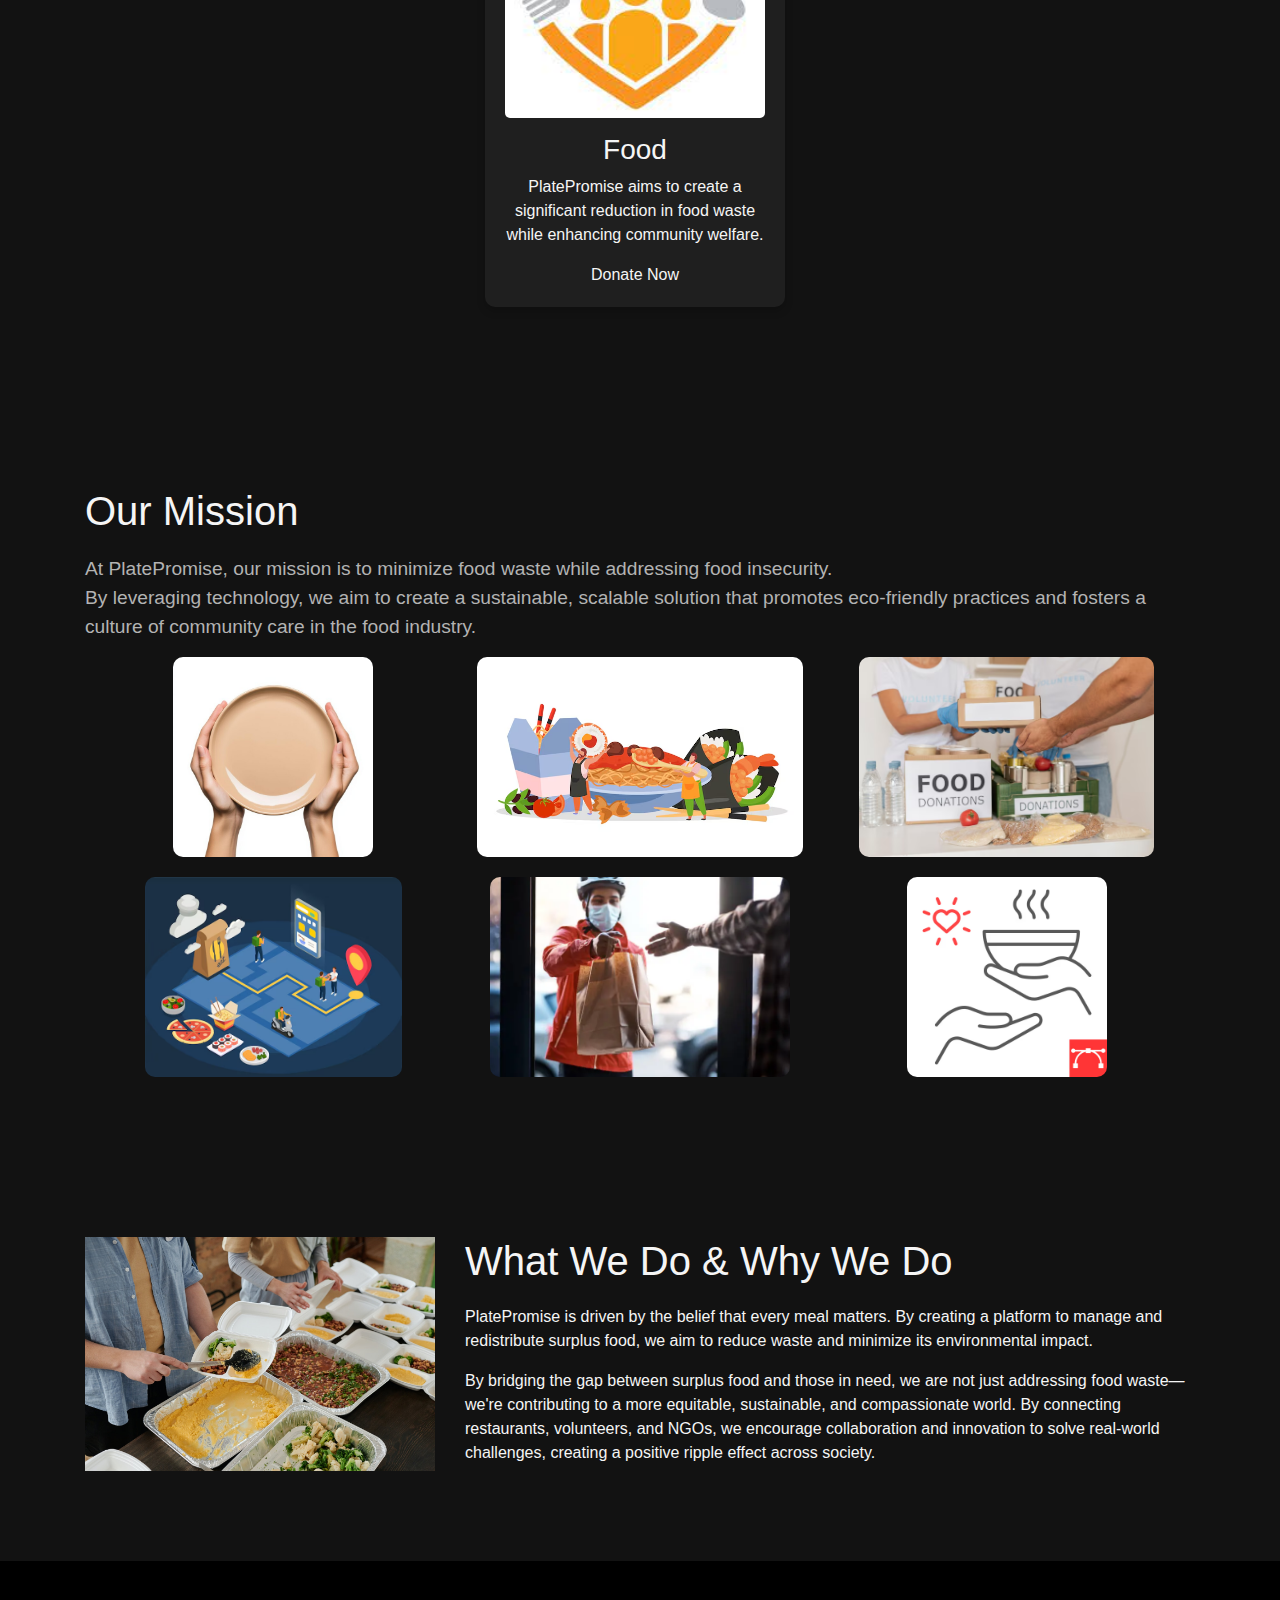
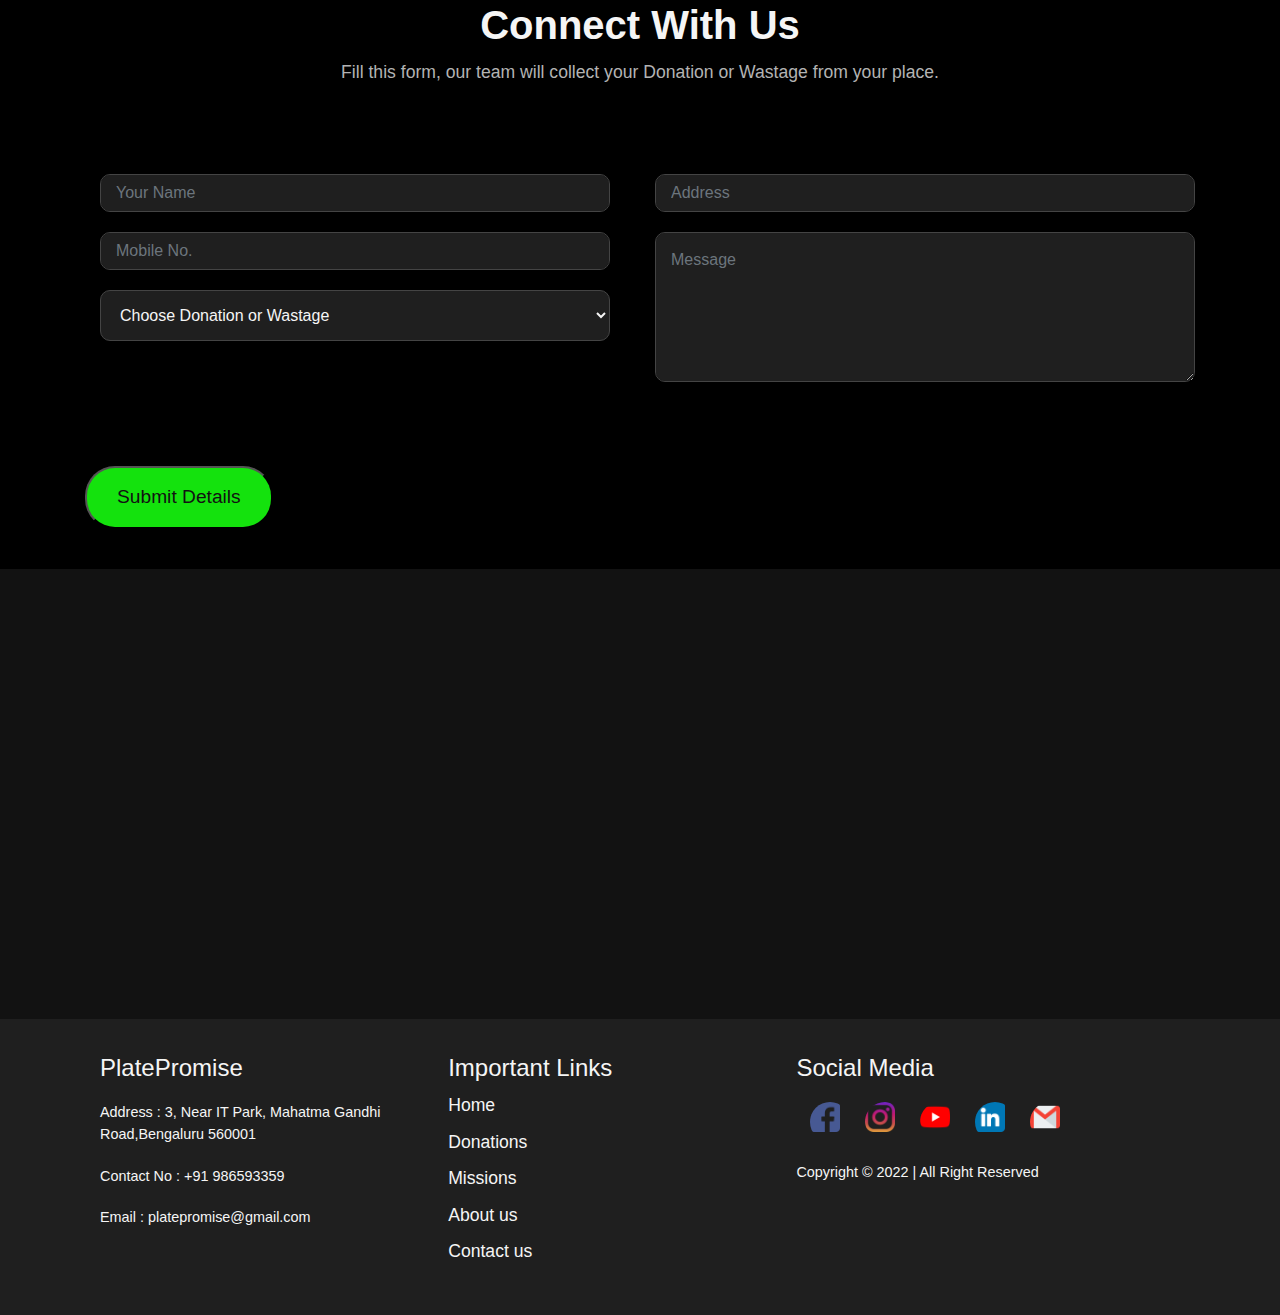
==== commit 6216b2c5: "Update index.html" ====
--- a/index.html
+++ b/index.html
@@ -11,10 +11,62 @@
         <script src="https://cdn.jsdelivr.net/npm/jquery@3.5.1/dist/jquery.slim.min.js"></script>
         <script src="https://cdn.jsdelivr.net/npm/popper.js@1.16.1/dist/umd/popper.min.js"></script>
         <script src="https://cdn.jsdelivr.net/npm/bootstrap@4.6.1/dist/js/bootstrap.bundle.min.js"></script>
+        <style>
+            .video-container {
+                position: fixed;
+                top: 0;
+                left: 0;
+                width: 100vw;
+                height: 100vh;
+                overflow: hidden;
+                z-index: 9999;
+            }
+    
+            .video-container video {
+                width: 100%;
+                height: 100%;
+                object-fit: cover;
+            }
+    
+            .fade-out {
+                animation: fadeOut 1.5s ease-in-out forwards;
+            }
+    
+            @keyframes fadeOut {
+                from {
+                    opacity: 1;
+                }
+    
+                to {
+                    opacity: 0;
+                    visibility: hidden;
+                }
+            }
+        </style>
     </head>
     
     <body>
- 
+  <!-- Video Intro -->
+  <div class="video-container" id="video-container">
+    <video autoplay muted id="intro-video">
+        <source src="video.mp4" type="video/mp4">
+        Your browser does not support the video tag.
+    </video>
+</div>
+
+<script>
+    // Get the video and container elements
+    const video = document.getElementById('intro-video');
+    const videoContainer = document.getElementById('video-container');
+
+    // Add event listener for when the video ends
+    video.addEventListener('ended', () => {
+        videoContainer.classList.add('fade-out'); // Apply fade-out effect
+        setTimeout(() => {
+            videoContainer.style.display = 'none'; // Hide the video container
+        }, 1500); // Match the fade-out animation duration
+    });
+</script>
         <!-- Header Section -->
         <header class="header">
             <div class="container">
--- a/css/style.css
+++ b/css/style.css
@@ -1,332 +1,494 @@
-@import url('https://fonts.googleapis.com/css2?family=Poppins:wght@100;200;300;400;500;600;700&display=swap');
-
-*{
-    margin: 0;
-    padding: 0;
-    box-sizing: border-box;
-    font-family: 'Poppins', sans-serif;
-    scroll-behavior: smooth;
-}
-
-body{
-    margin: 0;
-}
-
-/* Heading */
-.heading h2{
-    font-size: 28px;
-    font-weight: 500;
-    border-left: 8px solid #303054;
-    padding: 5px 15px;
+/* Reset and Fonts */
+body {
+  margin: 0;
+  font-family: "Poppins", sans-serif;
+  background-color: #121212;
+  color: #f5f5f5;
+}
+a {
+  color: inherit;
+  text-decoration: none;
+}
+a:hover {
+  color: #0d42e2;
+}
+
+/* Header */
+header {
+  background-color: #1f1f1f;
+  padding: 10px 0;
+  border-bottom: 1px solid #333;
+}
+
+header .navbar-brand {
+  font-size: 24px;
+  font-weight: bold;
+  color: #f5f5f5;
+}
+
+header .nav-link {
+  color: #fff; /* Initial color is white */
+  margin-right: 15px;
+  position: relative; /* For positioning the underline */
+  transition: color 0.3s ease, border-bottom 0.3s ease; /* Smooth transitions */
+}
+
+header .nav-link:hover {
+  color: #14e20d; /* Change text color to contrast color (green) */
+  border-bottom: 2px solid #14e20d; /* Half underline with color contrast */
+  padding-bottom: 4px; /* Adjust padding for better visual effect */
+}
+header .btn-custom {
+  background-color: #14e20d;
+  color: #121212;
+  padding: 10px 25px;
+  border-radius: 30px;
+  font-size: 1rem;
+  transition: all 0.3s ease;
+}
+header .btn-custom:hover {
+  background-color: #f5f5f5;
+  color: #121212;
+}
+
+/* Home Section */
+
+.home-section {
+  padding: 100px 0;
+  text-align: center;
+  background-image: url("img/back.jpg"); /* Correct path to your image */
+  background-size: cover;
+  background-position: center;
+  background-attachment: fixed; /* Optional: for parallax effect */
+  color: #f5f5f5;
+  position: relative;
+  height: 100vh; /* Ensure the section has enough height to display the background image */
+}
+
+.home-section::before {
+  content: "";
+  position: absolute;
+  top: 0;
+  left: 0;
+  width: 100%;
+  height: 100%;
+  background: rgba(
+    0,
+    0,
+    0,
+    0.5
+  ); /* Optional dark overlay for better readability */
+  z-index: 1;
+}
+
+.home-section h1,
+.home-section p,
+.home-section .btn-custom {
+  position: relative;
+  z-index: 2; /* Ensure text is above the overlay */
+}
+
+.home-section h1 {
+  font-size: 3rem;
+  font-weight: 700;
+  margin-bottom: 20px;
+}
+.home-section p {
+  font-size: 1.2rem;
+  margin-bottom: 30px;
+}
+.home-section .btn-custom {
+  background-color: #14e20d;
+  color: #121212;
+  padding: 10px 25px;
+  border-radius: 30px;
+  font-size: 1rem;
+  transition: all 0.3s ease;
+}
+.home-section .btn-custom:hover {
+  background-color: #f5f5f5;
+  color: #121212;
+}
+.home-section .img-sec {
+  display: flex;
+  justify-content: center;
+  width: 100%;
+  height: 100%;
+  object-fit: cover;
+}
+
+.home-section .img-sec img {
+  width: 100%;
+  height: 100%;
+  object-fit: cover;
+}
+
+.home-section .home-content {
+  align-items: center;
+  padding: 90px 0;
+}
+
+/* Style for the login section with a dark theme */
+.login-section {
+  padding: 10px 0;
+  background-color: #000000; /* Dark background */
+  color: white; /* Light text for contrast */
+}
+
+.login-form {
+  background: #222; /* Darker background for the form itself */
+  padding: 30px;
+  border-radius: 8px;
+  box-shadow: 0 4px 8px rgba(0, 0, 0, 0.3);
+}
+
+.login-form h2 {
+  text-align: center;
+  margin-bottom: 20px;
+  color: #fff; /* White text for the heading */
+}
+
+.login-form .form-group {
+  margin-bottom: 15px;
+}
+
+.login-form .form-control {
+  padding: 12px;
+  border-radius: 5px;
+  border: 1px solid #444; /* Darker border */
+  background-color: #555; /* Dark input background */
+  color: white; /* White text in inputs */
+}
+
+.login-form .form-control::placeholder {
+  color: #ccc; /* Light placeholder text */
+}
+
+.login-form .btn-custom {
+  background-color: #28a745; /* Custom green button */
+  color: white;
+  border: none;
+  padding: 12px;
+  width: 100%;
+  border-radius: 5px;
+  font-size: 16px;
+  cursor: pointer;
+  transition: all 0.3s ease;
+}
+
+.login-form .btn-custom:hover {
+  background-color: #218838; /* Darker green on hover */
+}
+
+.login-form p {
+  text-align: center;
+  margin-top: 15px;
+  color: #ddd; /* Lighter text for the link */
+}
+
+.login-form p a {
+  color: #28a745;
+  text-decoration: none;
+}
+
+.login-form p a:hover {
+  text-decoration: underline;
+}
+.about-img-size {
+  max-width: 100%; /* Adjust this value to make the image smaller */
+  height: auto; /* Maintain aspect ratio */
+  margin-right: 10px; /* Optional, adds space to the right of the image */
+}
+
+/* Sections (General Styling) */
+section {
+  padding: 80px 0;
+}
+section .heading h2 {
+  font-size: 2.5rem;
+  color: #f5f5f5;
+  margin-bottom: 20px;
+}
+section .heading p {
+  font-size: 1.2rem;
+  color: #b3b3b3;
+}
+
+/* Responsive Design */
+@media (max-width: 991px) {
+  header .navbar-brand {
+    font-size: 20px;
+  }
+  header .nav-link {
+    font-size: 14px;
+  }
+  .home-section h1 {
+    font-size: 2.5rem;
+  }
+}
+@media (max-width: 768px) {
+  .home-section h1 {
+    font-size: 2rem;
+  }
+  .home-section p {
+    font-size: 1rem;
+  }
+}
+
+/* Social Media Icons Styling */
+.social {
+  display: flex;
+  justify-content: center;
+  gap: 15px; /* Spacing between icons */
+  margin-top: 20px;
+}
+
+.social a {
+  display: inline-block;
+  width: 40px; /* Icon size */
+  height: 40px;
+  border-radius: 50%; /* Make icons circular */
+  overflow: hidden;
+  transition: transform 0.3s ease, box-shadow 0.3s ease;
+}
+
+.social a img {
+  width: 100%; /* Ensure the image fits within the circle */
+  height: 100%;
+  object-fit: cover;
+}
+
+.social a:hover {
+  transform: scale(1.1); /* Slight zoom effect */
+  box-shadow: 0 4px 8px rgba(0, 0, 0, 0.2); /* Add shadow on hover */
+}
+
+/* Mission Section Images - Three per Row */
+.gallery-sec .image-container {
+  display: grid;
+  grid-template-columns: repeat(3, 1fr); /* Create three equal columns */
+  gap: 20px; /* Spacing between images */
+  justify-items: center; /* Center images in their cells */
+}
+
+.gallery-sec .image {
+  position: relative;
+  overflow: hidden;
+  border-radius: 10px; /* Rounded corners for the images */
+  transition: transform 0.3s ease, box-shadow 0.3s ease;
+}
+
+.gallery-sec .image img {
+  width: 100%;
+  height: 200px; /* Maintain consistent height */
+  object-fit: cover; /* Crop images to fit perfectly */
+}
+
+.gallery-sec .image:hover {
+  transform: scale(1.05); /* Slight zoom on hover */
+  box-shadow: 0 4px 8px rgba(0, 0, 0, 0.2); /* Add shadow on hover */
+}
+
+/* Center Align Donation Section Content */
+.don-sec .row {
+  display: flex;
+  justify-content: center; /* Centers the items horizontally */
+  align-items: center; /* Centers the items vertically, if needed */
+  flex-wrap: wrap; /* Allows items to wrap to the next row if necessary */
+}
+
+/* Donation Boxes Styling */
+.don-sec .don-box {
+  text-align: center; /* Centers the content inside the boxes */
+  margin: 20px; /* Adds space between the boxes */
+  padding: 20px;
+  background: #1f1f1f;
+  border-radius: 10px;
+  box-shadow: 0 4px 8px rgba(0, 0, 0, 0.2);
+  transition: transform 0.3s ease, box-shadow 0.3s ease;
+  max-width: 300px; /* Limits the box width */
+}
+
+.don-sec .don-box img {
+  width: 100%;
+  height: 200px;
+  object-fit: cover;
+  border-radius: 5px;
+  margin-bottom: 15px;
+}
+
+.don-sec .don-box:hover {
+  transform: scale(1.05); /* Adds hover effect */
+  box-shadow: 0 6px 12px rgba(0, 0, 0, 0.3);
+}
+
+/* Contact Section */
+.contact-section {
+  background-color: #000000; /* Dark background for contrast */
+  padding: 40px 0;
+  color: #f5f5f5;
+}
+
+/* Heading in Contact Section */
+.contact-section .heading {
+  text-align: center;
+  margin-bottom: 40px;
+}
+
+.contact-section .heading h2 {
+  font-size: 2.5rem;
+  color: #f5f5f5;
+  font-weight: bold;
+  margin-bottom: 10px;
+}
+
+.contact-section .heading p {
+  font-size: 1.1rem;
+  color: #b3b3b3;
+}
+
+/* Contact Form Styling */
+.contact-form .form-group {
+  margin-bottom: 20px;
+}
+
+.contact-form input,
+.contact-form select,
+.contact-form textarea {
+  width: 100%;
+  padding: 15px;
+  background-color: #1f1f1f;
+  border: 1px solid #444;
+  border-radius: 10px;
+  color: #f5f5f5;
+  font-size: 1rem;
+  transition: all 0.3s ease;
+}
+
+.contact-form input:focus,
+.contact-form select:focus,
+.contact-form textarea:focus {
+  border-color: #14e20d; /* Focus border color */
+  outline: none;
+}
+
+/* Textarea Styling */
+.contact-form textarea {
+  resize: vertical;
+  height: 150px;
+}
+
+/* Submit Button Styling */
+.contact-form .btn1 {
+  background-color: #14e20d;
+  color: #121212;
+  padding: 15px 30px;
+  border-radius: 30px;
+  font-size: 1.2rem;
+  transition: background-color 0.3s ease, color 0.3s ease;
+  display: inline-block;
+  margin-top: 20px;
+}
+
+.contact-form .btn1:hover {
+  background-color: #f5f5f5;
+  color: #121212;
+  cursor: pointer;
+}
+
+/* Media Query for Smaller Devices */
+@media (max-width: 767px) {
+  .contact-form .form-group {
     margin-bottom: 15px;
-}
-.heading p{
-    font-size: 18px;
-}
-.heading p span{
-    font-weight: 600;
-    color: #303054;
-}
-
-/* Buttons */
-.btn1{
+  }
+
+  .contact-form input,
+  .contact-form select,
+  .contact-form textarea {
+    padding: 12px;
+    font-size: 0.9rem;
+  }
+
+  .contact-form .btn1 {
+    padding: 12px 25px;
     font-size: 1rem;
-    font-weight: 400;
-    background-color: #303054;
-    color: #fff;
-    padding: 10px 20px;
-    border-radius: 5px;
-    text-decoration: none !important;
-    transition: all 0.5s;
-}
-.btn1:hover{
-    background-color: #e6edff;
-    color: #303054;
-}
-
-/* Header */
-header{
-    background-color: #303054;
-    width: 100%;
-    
-}
-
-header .navbar-brand{
-    font-size: 22px;
-    font-weight: 600;
-    color: #fff;
-}
-
-nav{
-    padding: 8px 0px !important;
-}
-
-.cont-sec{
-    padding: 8px;
-    background-color: #e6edff;
-    width: 100%;
-}
-
-.cont-sec .contact-cont{
-    display: flex;
-    flex-wrap: wrap;
-}
-.cont-sec p{
-    margin: 0;
-}
-
-.cont-sec p a{
-    text-decoration: none;
-    color: #303054;
-}
-
-.cont-sec .social{
-    text-align: right
-}
-
-.cont-sec .social a img{
-    width: 20px;
-    margin-left: 15px;
-}
-
-.home-sec{
-    /* height: 100vh; */
-    padding: 100px 0;
-}
-
-.home-sec .home-content {
-    align-items: center;
-}
-
-.home-sec .home-content h1{
-    font-size: 2.3rem;
-    font-weight: 600;
-    margin-bottom: 20px;
-
-} 
-.home-sec .home-content h2 span{
-    color: #14e20d;
-}
-
-.home-sec .home-content h2{
-    font-size: 1.8rem;
-    font-weight: 600;
-    margin-bottom: 30px;
-}
-.home-sec .home-content p{
-    font-size: 1.3rem;
-    margin-bottom: 30px;
-}
-
-.home-sec .img-sec{
-    display: flex;
-    justify-content: center;
-}
-
-.home-sec .img-sec img{
-    width: 400px;
-}
-
-.home-sec .home-content{
-    align-items: center;
-    padding: 150px 0;
-}
-
-/* About section */
-.about-sec{
-    padding: 150px 0;
-    background-color: #e6edff;
-}
-
-.about-sec img{
-    width: 350px;
-    border: 5px solid #303054;
-    border-radius: 5px;
-}
-
-.about-sec .about-txt p{
-    font-size: 18px;
-}
-
-/* Donation Section */
-.don-sec{
-    background-color: #e6edff;
-    padding: 150px 0;
-}
-
-.don-sec .don-box{
-    margin: 50px 0;
-    background-color: #fff;
-    padding: 50px;
-    text-align: center;
-    border-radius: 5px;
-    box-shadow: 0 0 15px #b4afaf;
-    transition: all 1s;
-}
-
-.don-sec .don-box img{
-    width: 70px;
-    transition: all 1s;
-}
-
-.don-sec .don-box h3{
-    margin: 15px 0 10px;
-}
-
-.don-sec .don-box p{
-    margin-bottom: 25px;
-}
-
-.don-sec .don-box:hover img{
-    transform: scale(1.1);
-}
-
-/* Missions */
-.mission{
-    padding: 150px 0;
-}
-
-
-.gallery-sec{
-	position: relative;
-	padding: 50px 0;
-}
-
-.gallery-sec .image-container{
-	display: flex;
-	flex-wrap: wrap;
-	gap: 15px;
-	justify-content: center;
-	padding: 10px;
-}
-
-.gallery-sec .image-container .image{
-	height: 200px;
-	width: 300px;
-	box-shadow: 0 0 15px rgba(0, 0, 0, 0.1);
-	cursor: pointer;
-	overflow: hidden;
-}
-
-.gallery-sec .image-container .image img{
-	height: 100%;
-	width: 100%;
-	border: 5px solid #d4d4d4;
-	object-fit: cover;
-	transition: 0.2s linear;
-}
-
-.gallery-sec .image-container .image:hover img{
-	transform: scale(1.1);
-}
-
-.gallery-sec .pop-image{
-	position: fixed;
-	left: 0;
-	top: 0;
-	background: rgba(0, 0, 0, 0.8);
-	height: 100%;
-	width: 100%;
-	z-index: 100;
-	display: none;
-}
-
-.gallery-sec .pop-image span{
-	position: absolute;
-	top: 120px;
-	right: 50px;
-	font-size: 60px;
-	font-weight: bolder;
-	color: #ffffff;
-	cursor: pointer;
-	z-index: 100;
-}
-
-.gallery-sec .pop-image img{
-	position: absolute;
-	top: 55%;
-	left: 50%;
-	transform: translate(-50%, -50%);
-	border: 3px solid #ffffff;
-	width: 750px;
-	object-fit: cover;
-}
-
-/* Conatact Us */
-.contact-section {
-    padding: 150px 0 80px;
-}
-
-.contact-section .contact-form .form-group {
-    margin-bottom: 20px;
-}
-
-.contact-section .contact-form .form-control {
-    height: 50px;
-    border-radius: 5px;
-}
-
-.contact-section .contact-form textarea.form-control {
-    height: 120px;
-    margin-bottom: 10px;
-}
-
-.contact-section .contact-form .form-control:focus {
-    box-shadow: none;
-}
-
-
-
-
-/* Footer */
-footer{
-    background-color: #303054;
-    color: #e6edff;
-    padding: 50px 0;
-}
-footer h4{
-    margin-bottom: 20px;
-}
-footer p a{
-    text-decoration: none;
-    color: #e6edff;
-}
-footer p a:hover{
-    text-decoration: none;
-    color: #e6edff;
-}
-
-
-footer .col-two ul li{
-    list-style: none;
-}
-
-footer .col-two ul li a{
-    color: #e6edff;
-    text-decoration: none;
-    transition: all 0.5s;
-}
-footer .col-two ul li a:hover{
-    margin-left: 5px;
-}
-footer .social{
-    margin-bottom: 30px;
-}
-footer .social a img{
-    width: 20px;
-    margin-right: 15px;
-}
-
-/* Scroll Bar */
-
-::-webkit-scrollbar{
-    width: 5px;
-}
-
-::-webkit-scrollbar-track{
-    border: 7px solid transparent;
-}
-
-::-webkit-scrollbar-thumb{
-    background: #303054;
-}
+  }
+}
+
+/* Space between Map and Footer */
+#googleMap {
+  margin-bottom: 50px; /* Adjust this value to add space between the map and footer */
+}
+
+footer {
+  background-color: #1f1f1f;
+  color: #f5f5f5;
+  padding: 20px 0; /* Adjust padding as needed */
+  text-align: center;
+  margin-top: auto; /* Push footer to the bottom */
+}
+
+footer .container {
+  display: flex;
+  flex-wrap: wrap;
+  justify-content: space-between;
+}
+
+footer .col-one,
+footer .col-two {
+  flex: 1;
+  padding: 15px;
+  text-align: left;
+}
+
+footer .col-one h4,
+footer .col-two h4 {
+  font-size: 1.5rem;
+  margin-bottom: 10px;
+}
+
+footer ul {
+  list-style-type: none;
+  padding: 0;
+}
+
+footer ul li {
+  margin-bottom: 10px;
+}
+
+footer ul li a {
+  color: #f5f5f5;
+  text-decoration: none;
+  font-size: 1.1rem;
+}
+
+footer ul li a:hover {
+  color: #14e20d; /* Contrast color for hover */
+}
+
+/* Social Media Icons */
+footer .social {
+  display: flex;
+  justify-content: center;
+  gap: 15px;
+}
+
+footer .social a {
+  text-decoration: none;
+}
+
+footer .social img {
+  width: 30px;
+  height: 30px;
+  transition: transform 0.3s ease;
+}
+
+footer .social img:hover {
+  transform: scale(1.1);
+}
+
+/* Copyright Text */
+footer p {
+  margin-top: 20px;
+  font-size: 0.9rem;
+}
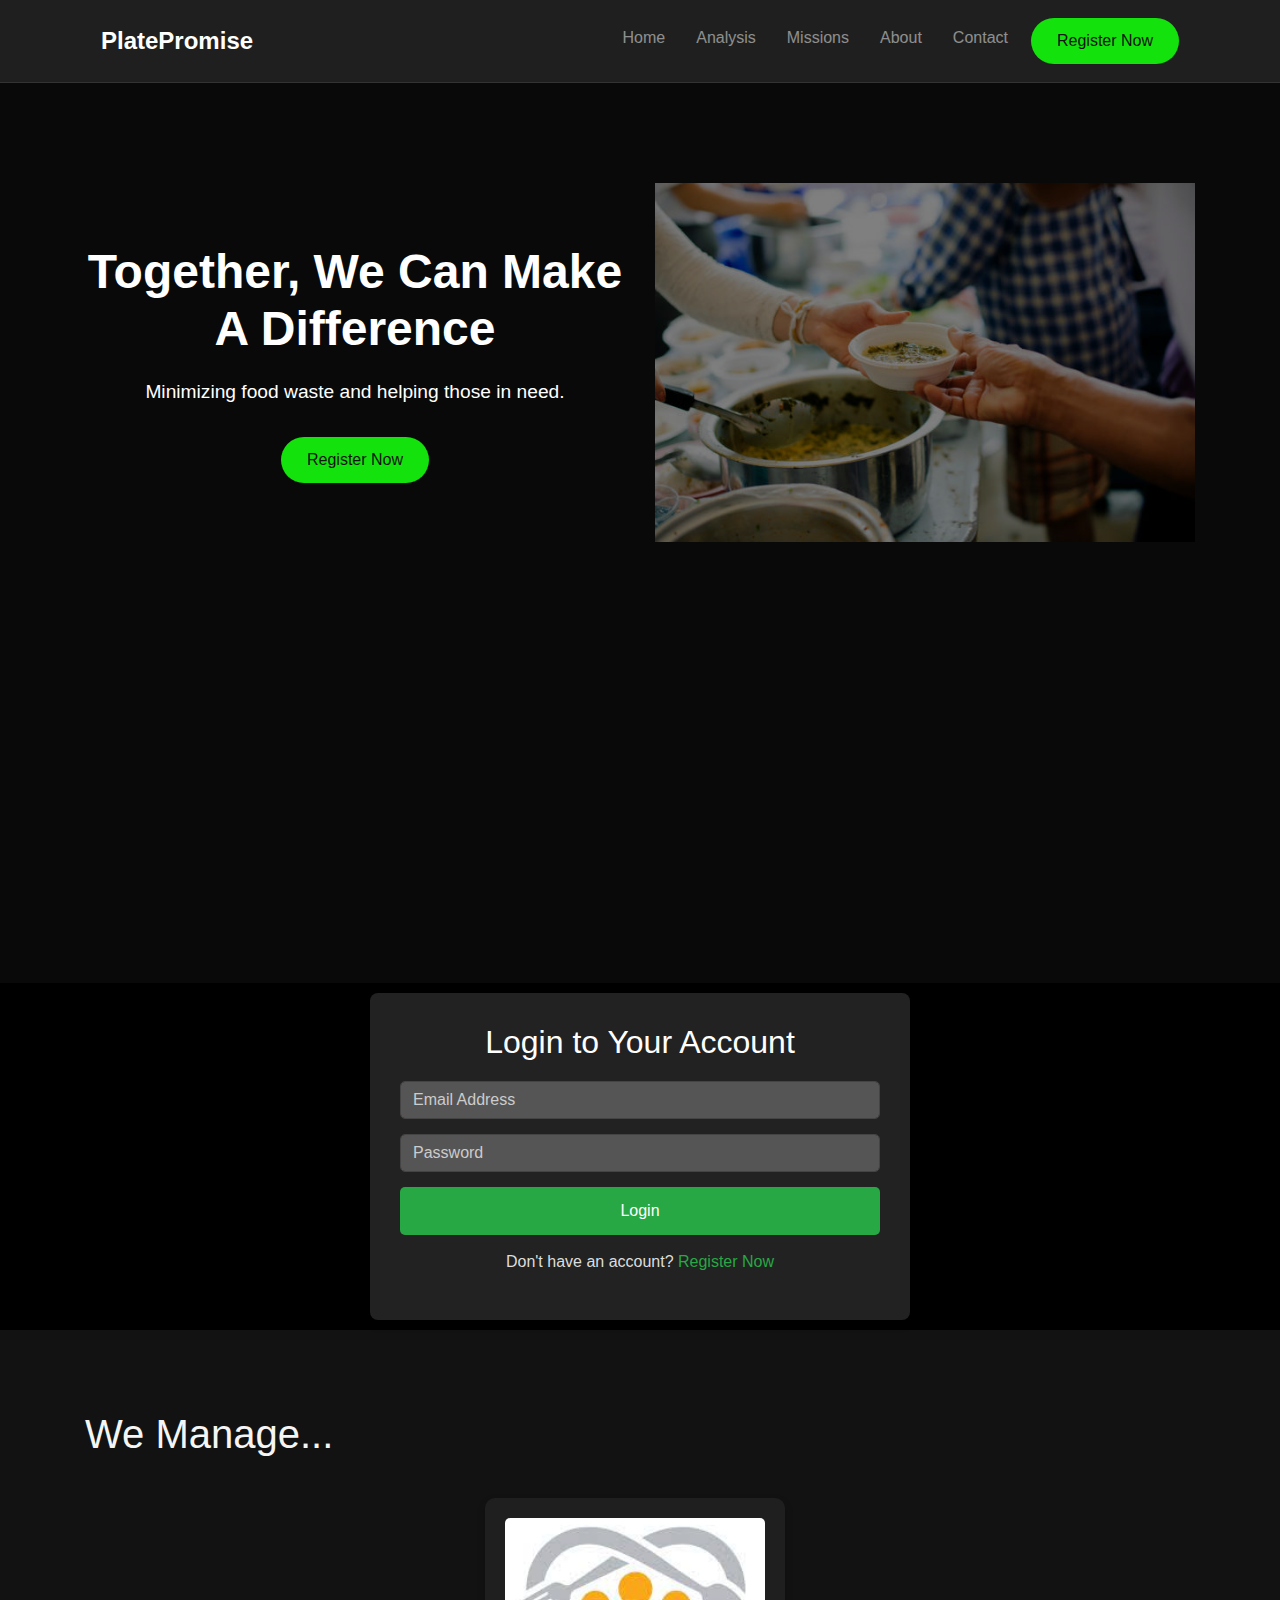
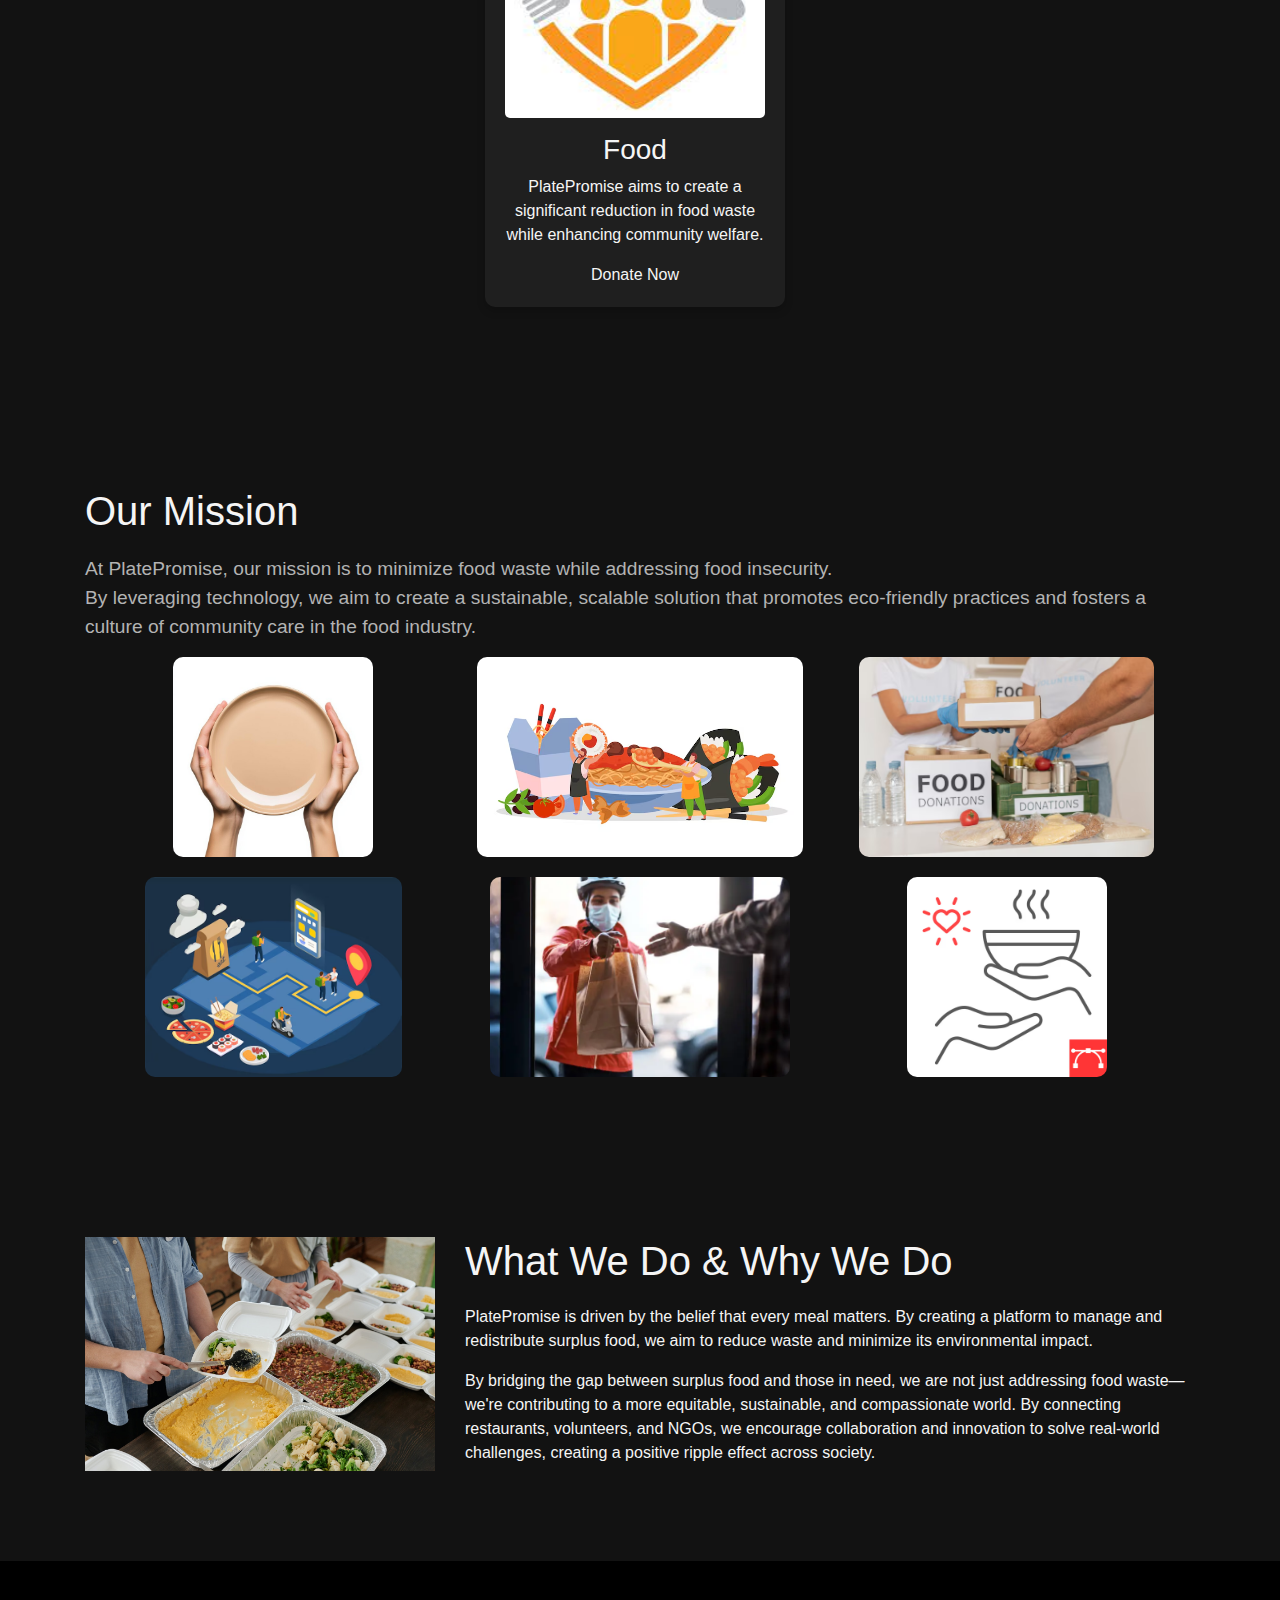
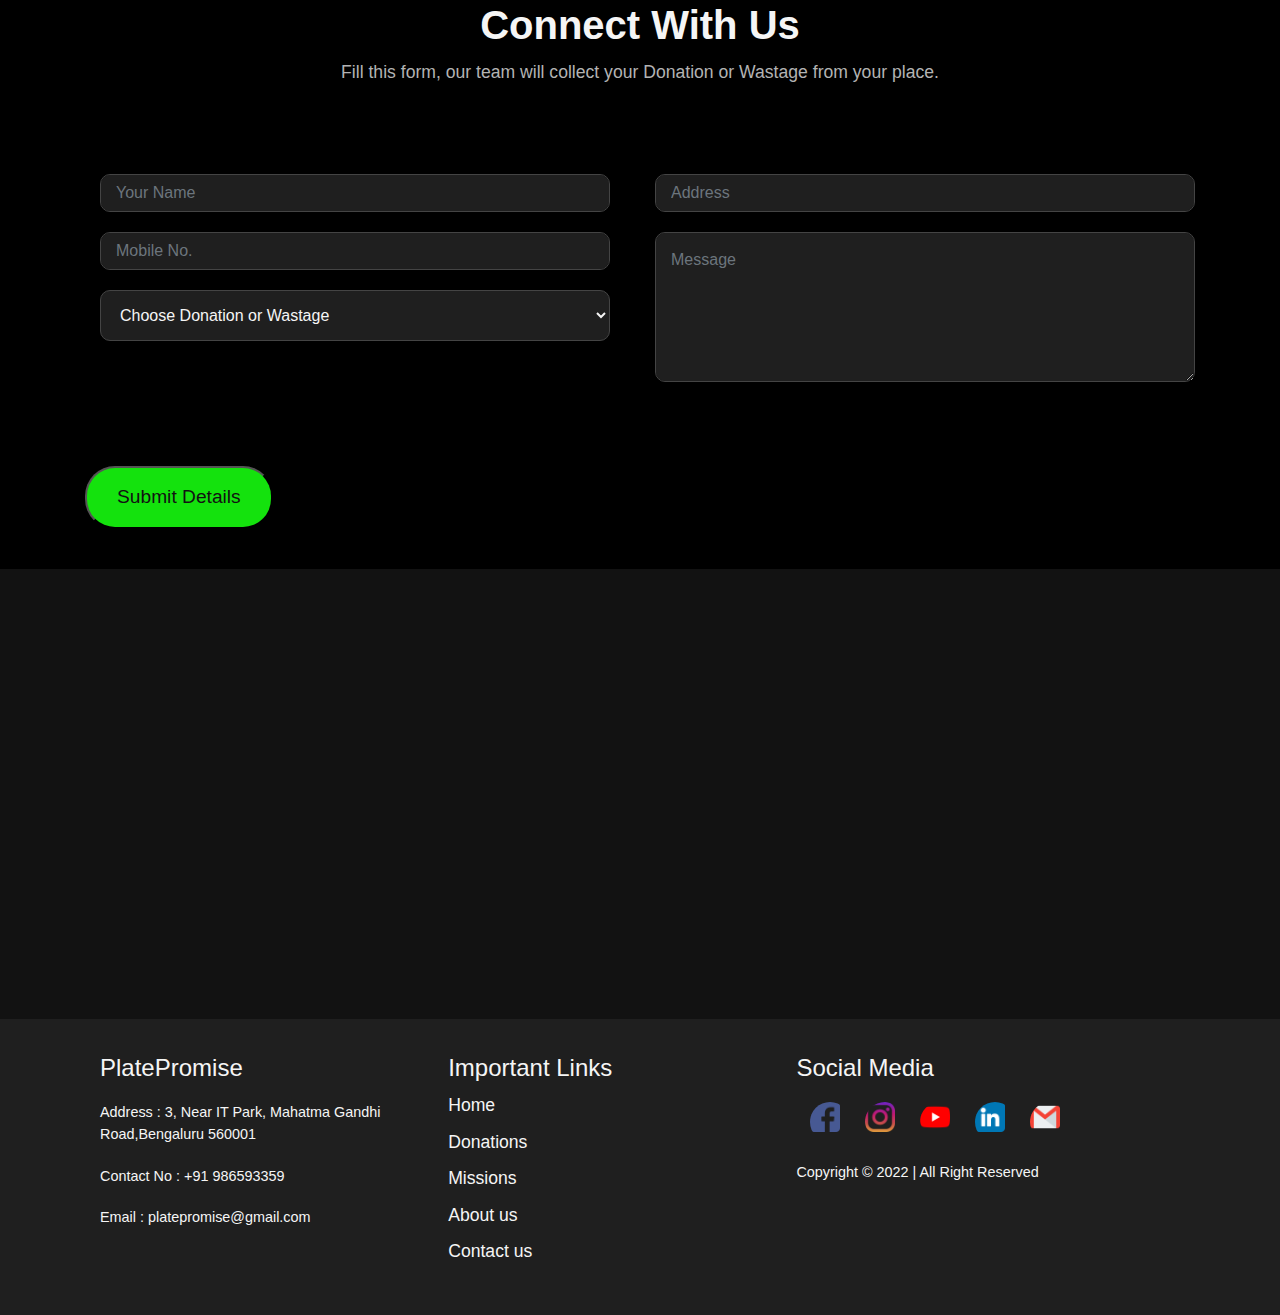
==== commit baa49990: "index,power-image,register.power-vedio" ====
--- a/index.html
+++ b/index.html
@@ -11,6 +11,7 @@
         <script src="https://cdn.jsdelivr.net/npm/jquery@3.5.1/dist/jquery.slim.min.js"></script>
         <script src="https://cdn.jsdelivr.net/npm/popper.js@1.16.1/dist/umd/popper.min.js"></script>
         <script src="https://cdn.jsdelivr.net/npm/bootstrap@4.6.1/dist/js/bootstrap.bundle.min.js"></script>
+        
         <style>
             .video-container {
                 position: fixed;
@@ -78,7 +79,7 @@
                     <div class="collapse navbar-collapse" id="navbarNav">
                         <ul class="navbar-nav ml-auto">
                             <li class="nav-item"><a class="nav-link" href="#home">Home</a></li>
-                            <li class="nav-item"><a class="nav-link" href="#donations">Donations</a></li>
+                            <li class="nav-item"><a class="nav-link" href="analysis.html">Analysis</a></li>
                             <li class="nav-item"><a class="nav-link" href="#missions">Missions</a></li>
                             <li class="nav-item"><a class="nav-link" href="#about">About</a></li>
                             <li class="nav-item"><a class="nav-link" href="#contact">Contact</a></li>
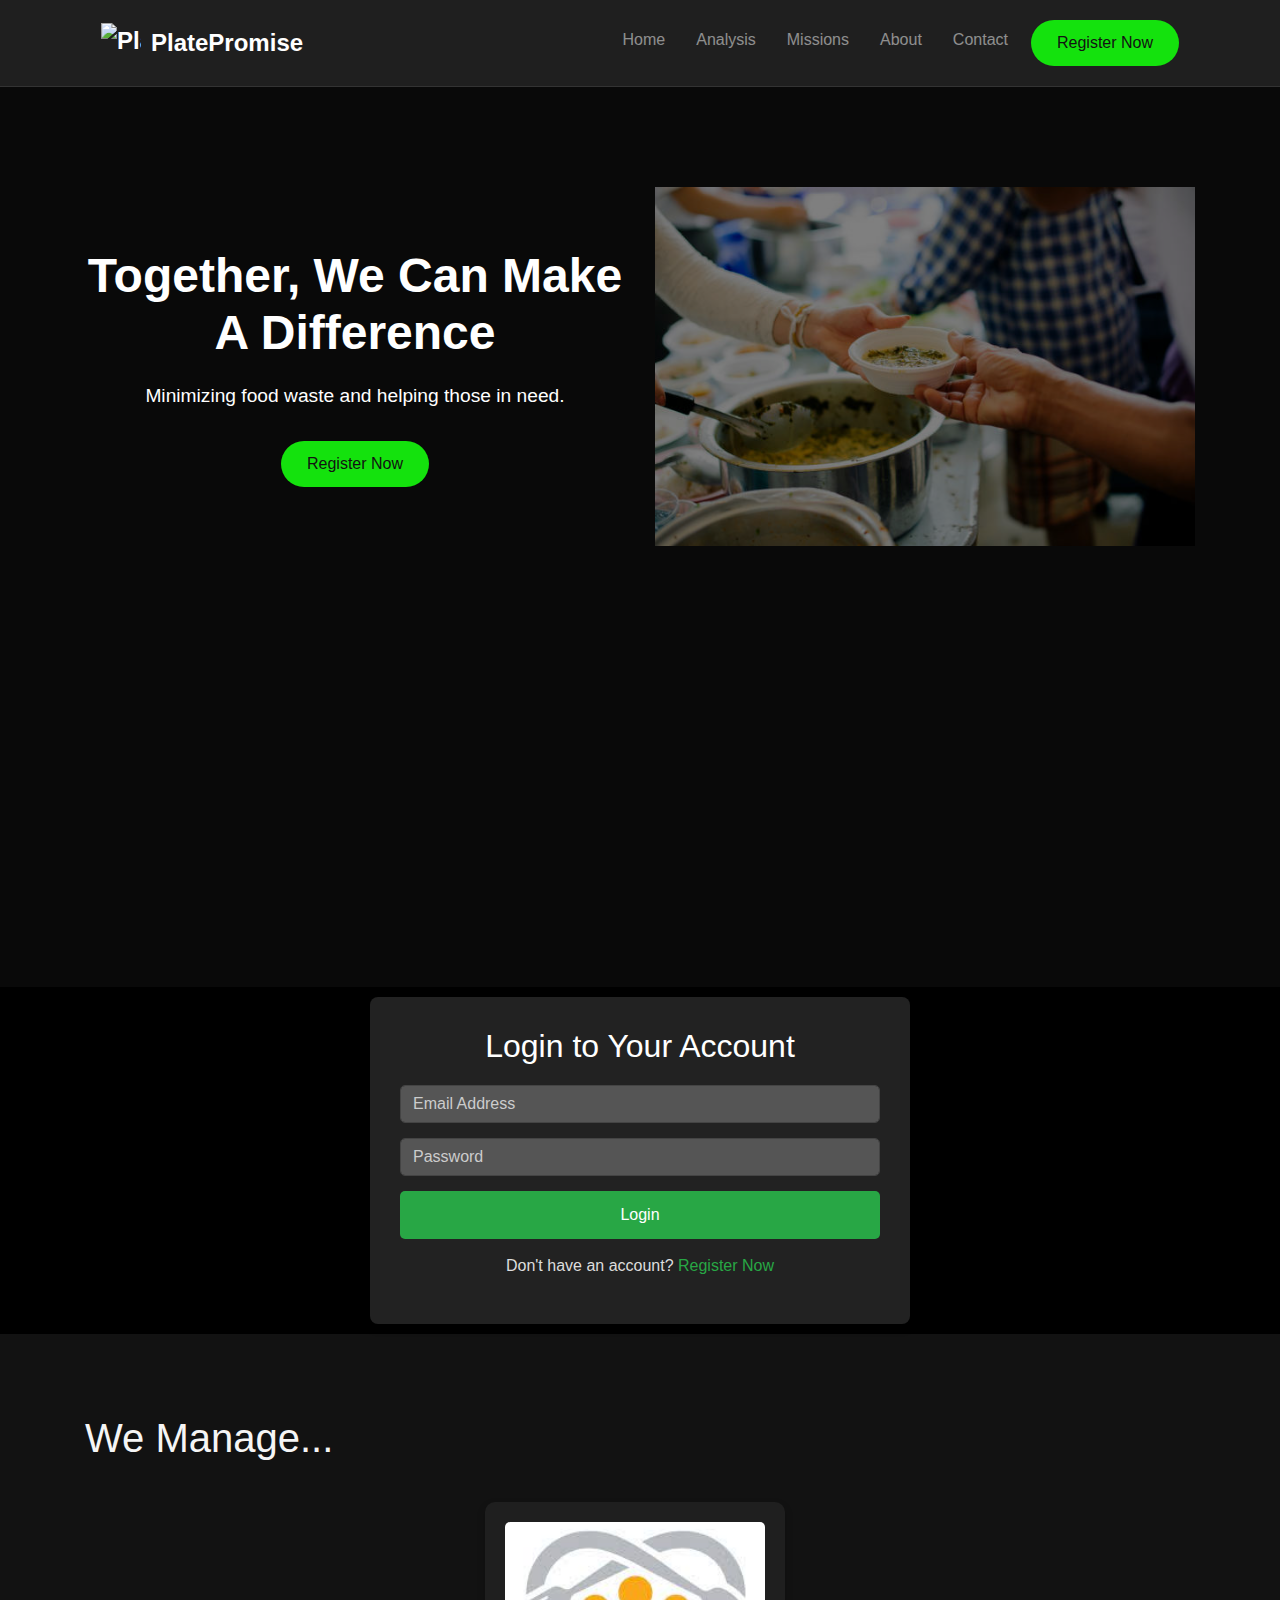
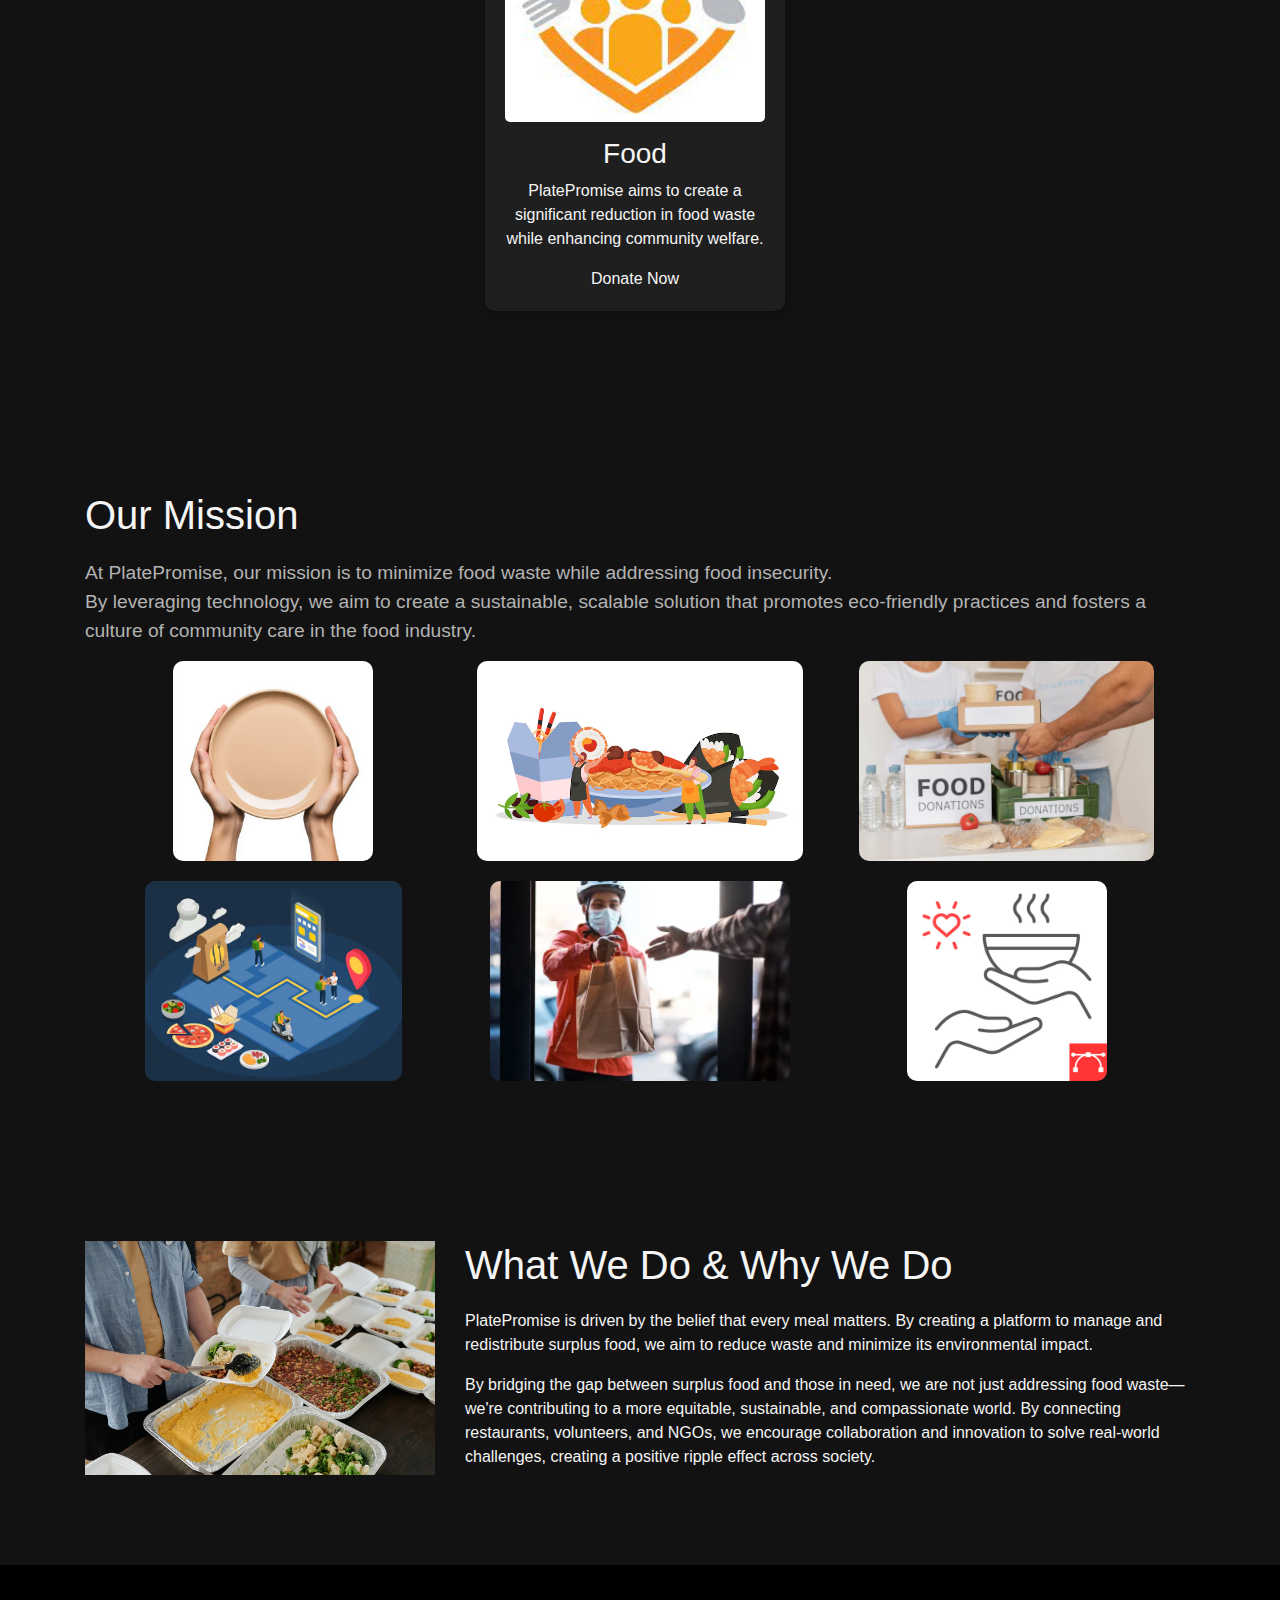
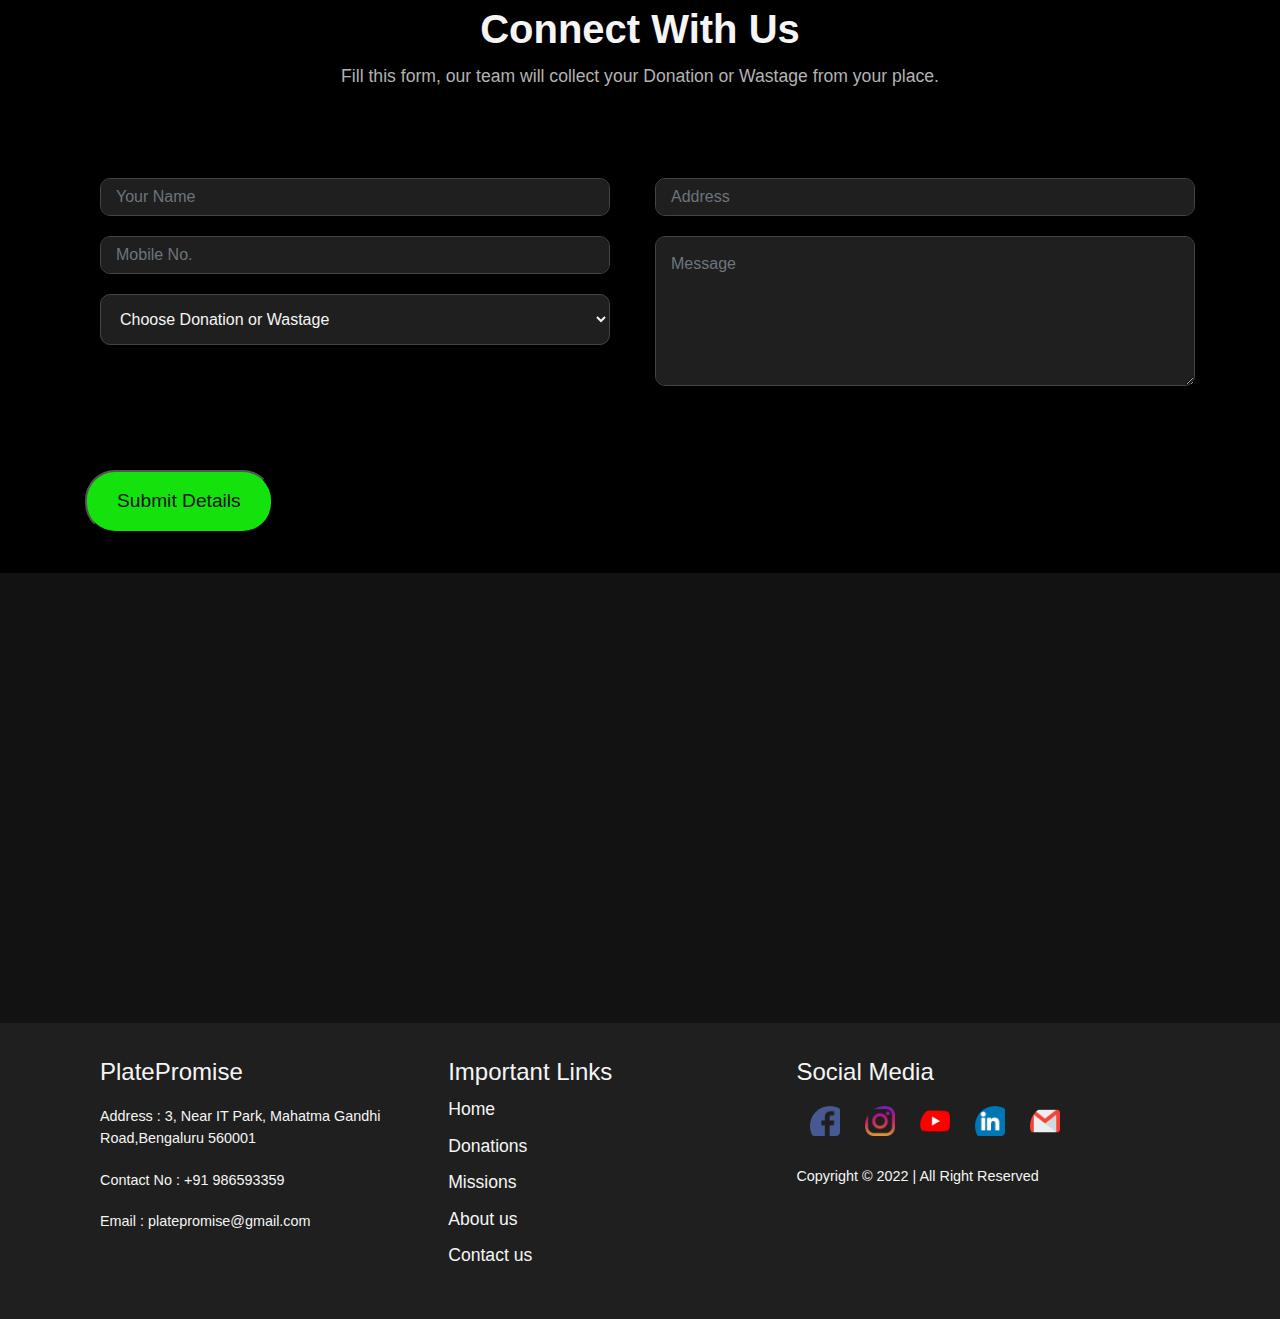
==== commit 92965937: "Update index.html" ====
--- a/index.html
+++ b/index.html
@@ -72,7 +72,11 @@
         <header class="header">
             <div class="container">
                 <nav class="navbar navbar-expand-lg navbar-dark">
-                    <a class="navbar-brand" href="#home">PlatePromise</a>
+                    <a class="navbar-brand d-flex align-items-center" href="#home">
+                        <img src="pplogo.png" alt="PlatePromise Logo" style="width: 40px; height: 40px; margin-right: 10px;">
+                        PlatePromise
+                    </a>
+                    <a class="navbar-brand" href="#home"></a>
                     <button class="navbar-toggler" type="button" data-toggle="collapse" data-target="#navbarNav">
                         <span class="navbar-toggler-icon"></span>
                     </button>
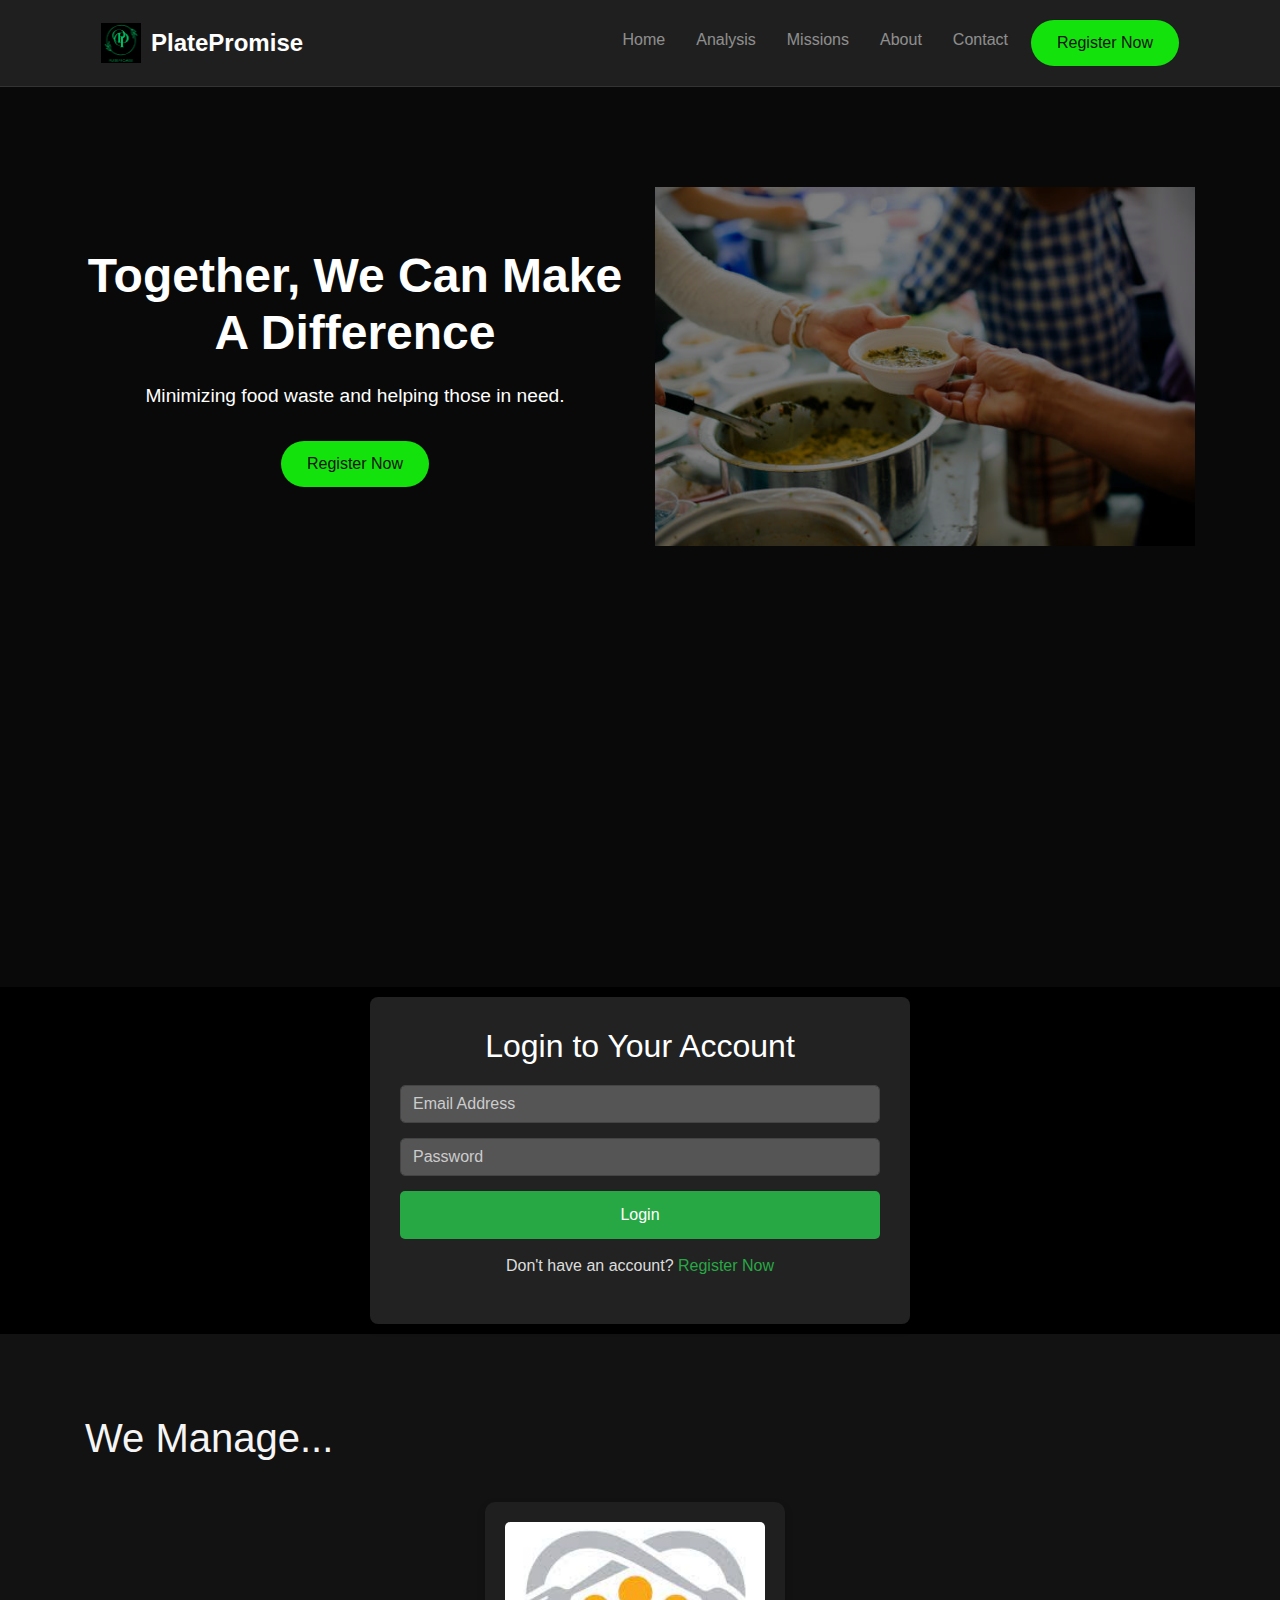
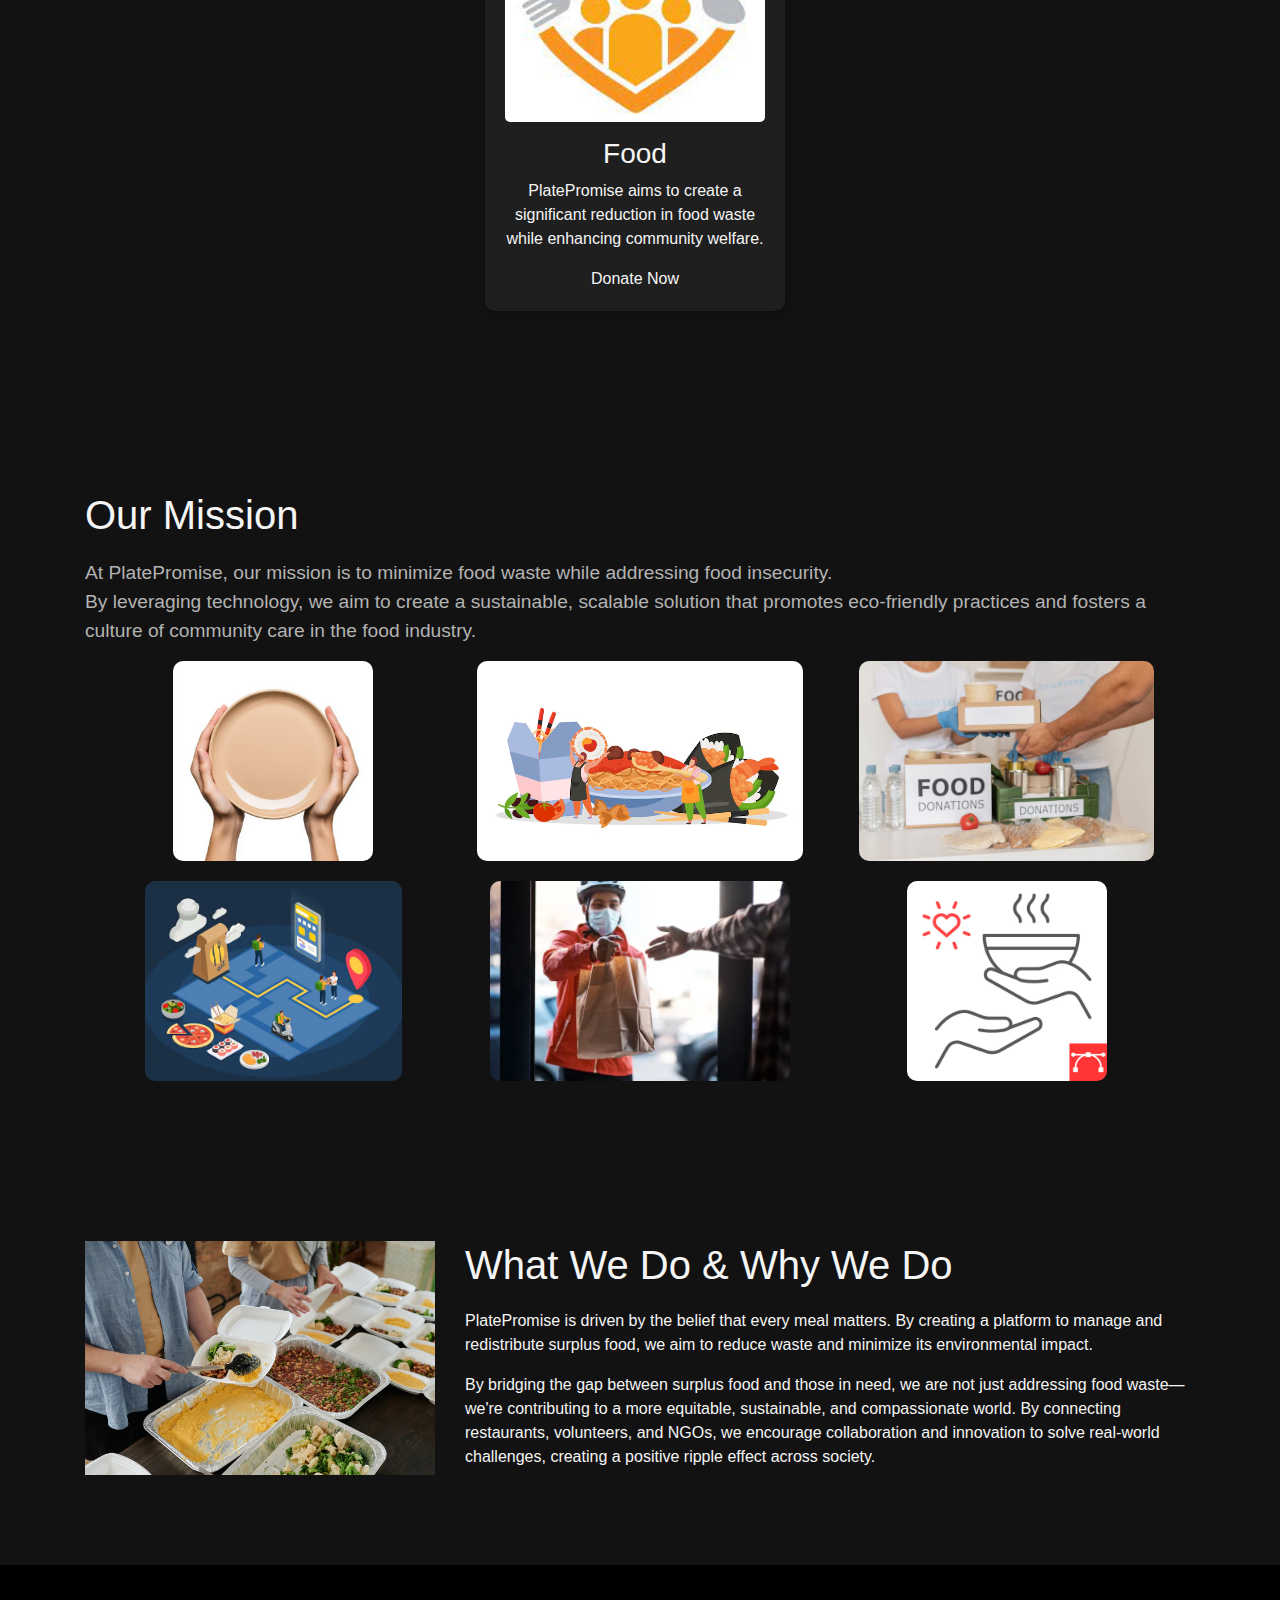
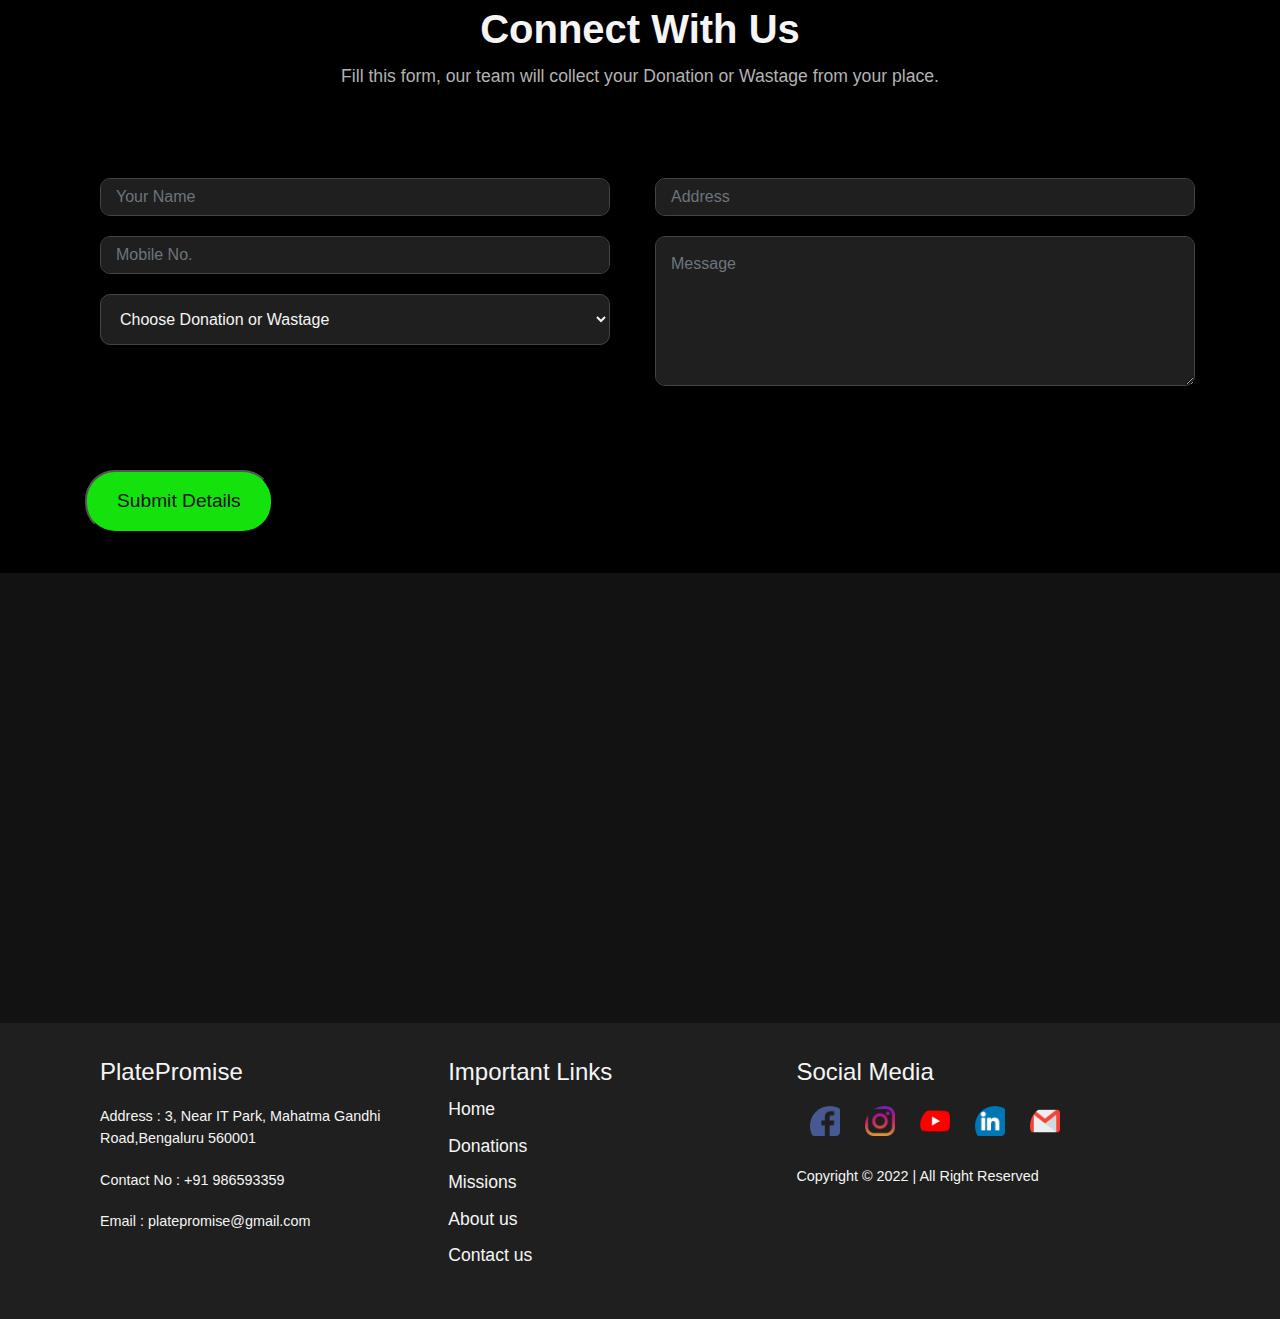
==== commit 59648983: "Update index.html" ====
--- a/index.html
+++ b/index.html
@@ -73,7 +73,7 @@
             <div class="container">
                 <nav class="navbar navbar-expand-lg navbar-dark">
                     <a class="navbar-brand d-flex align-items-center" href="#home">
-                        <img src="pplogo.png" alt="PlatePromise Logo" style="width: 40px; height: 40px; margin-right: 10px;">
+                        <img src="img/pplogo.png" alt="PlatePromise Logo" style="width: 40px; height: 40px; margin-right: 10px;">
                         PlatePromise
                     </a>
                     <a class="navbar-brand" href="#home"></a>
